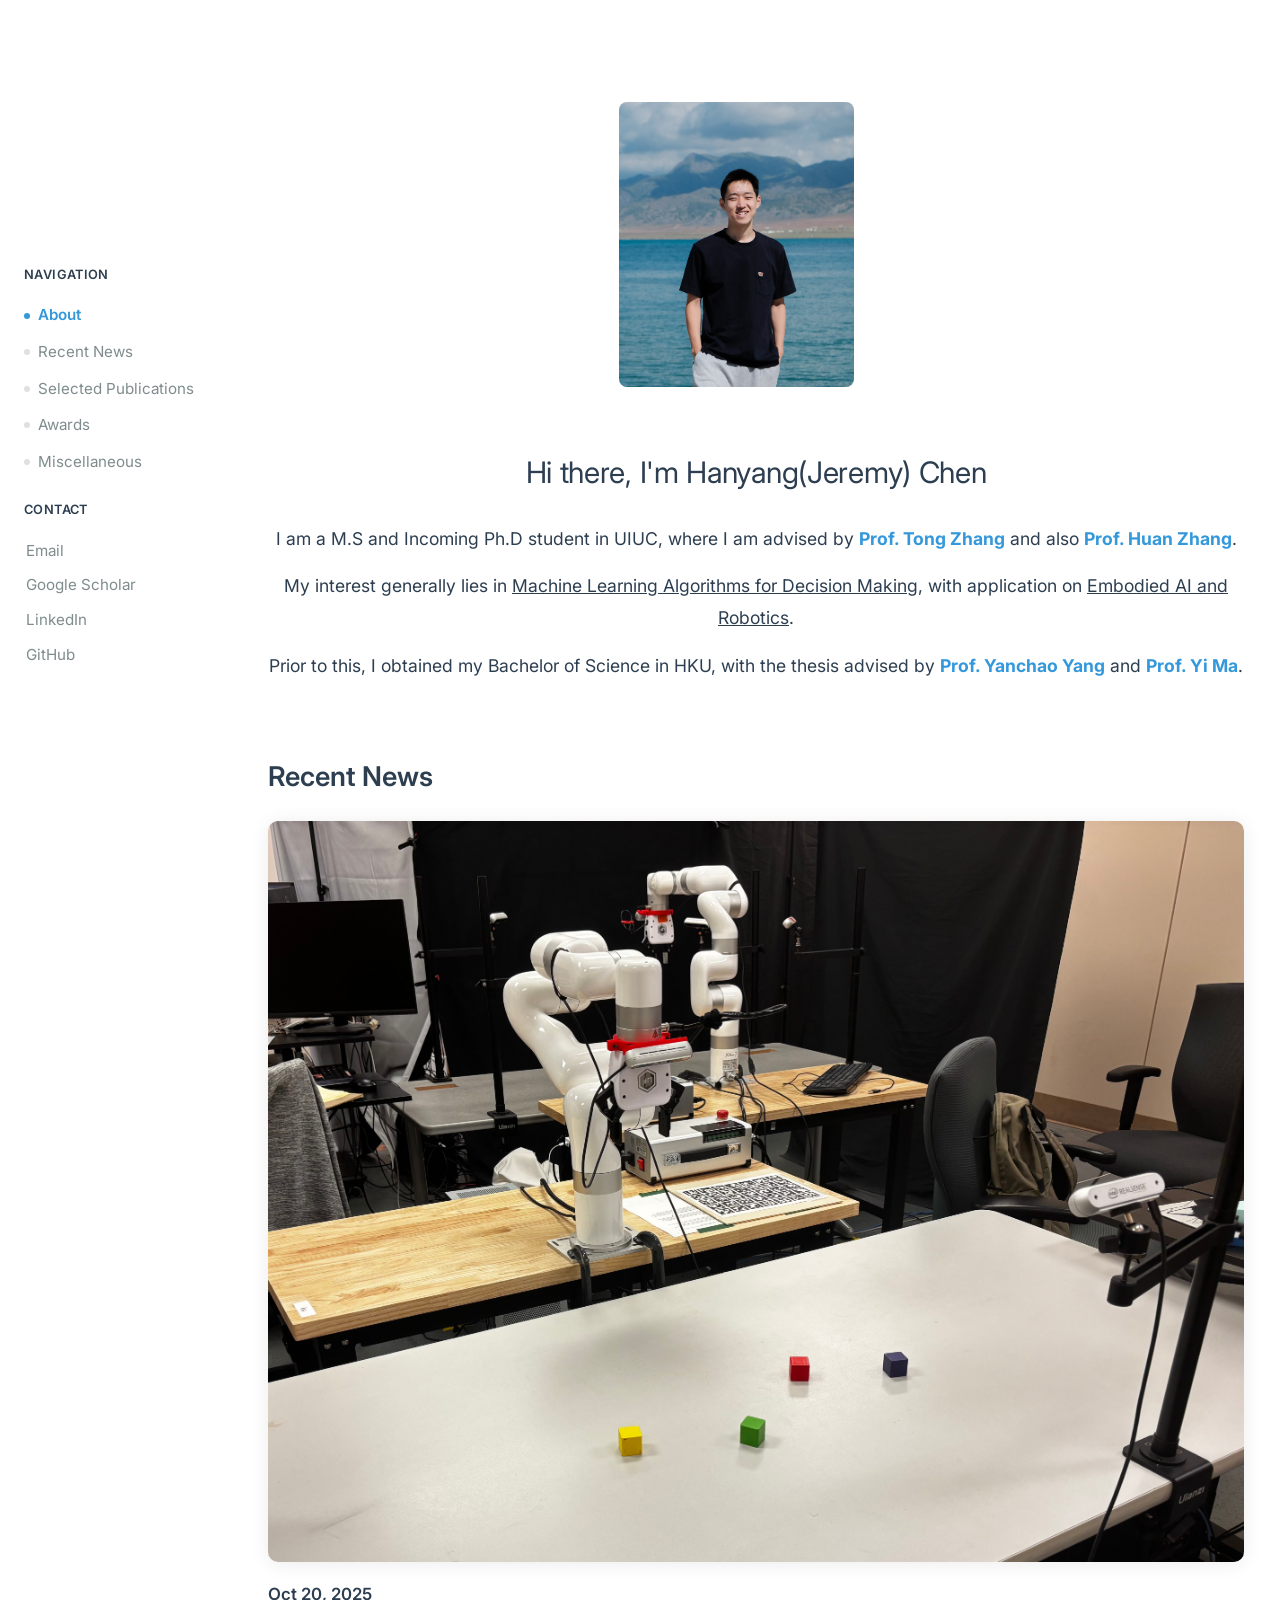
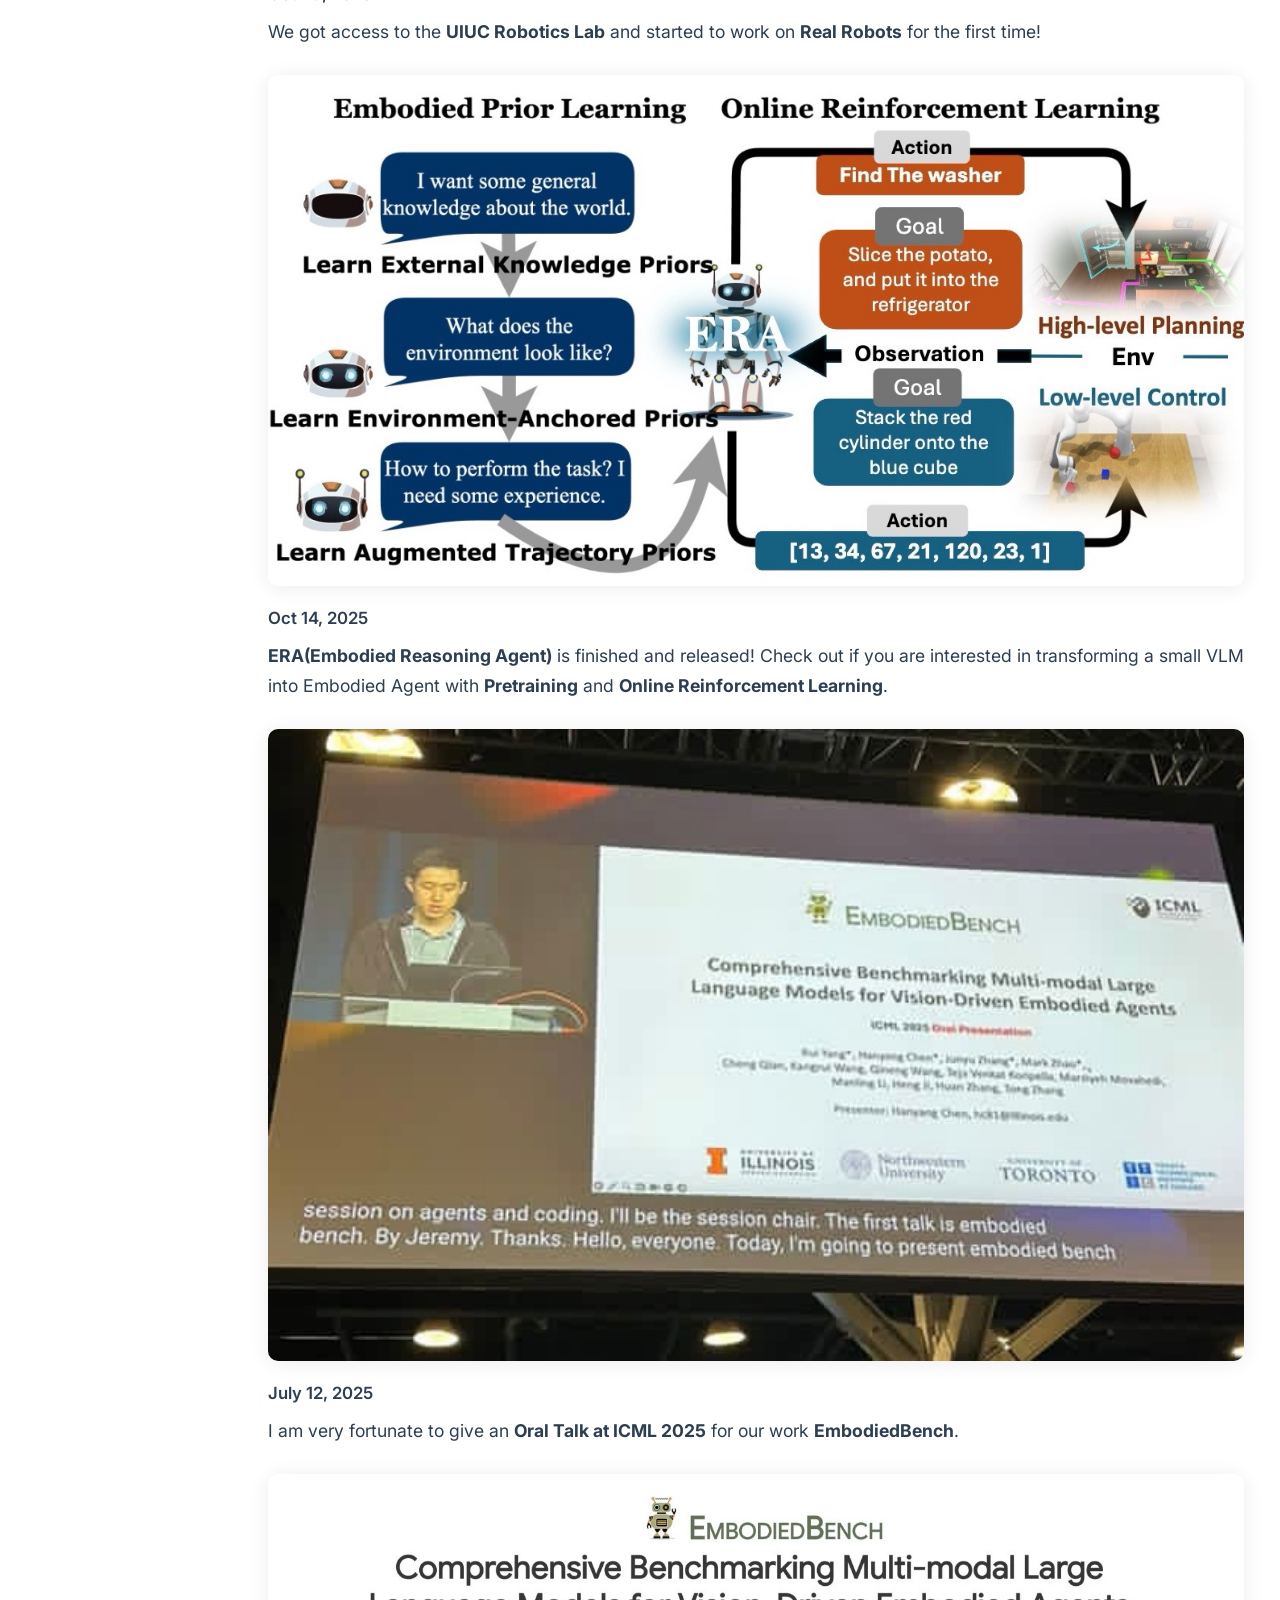
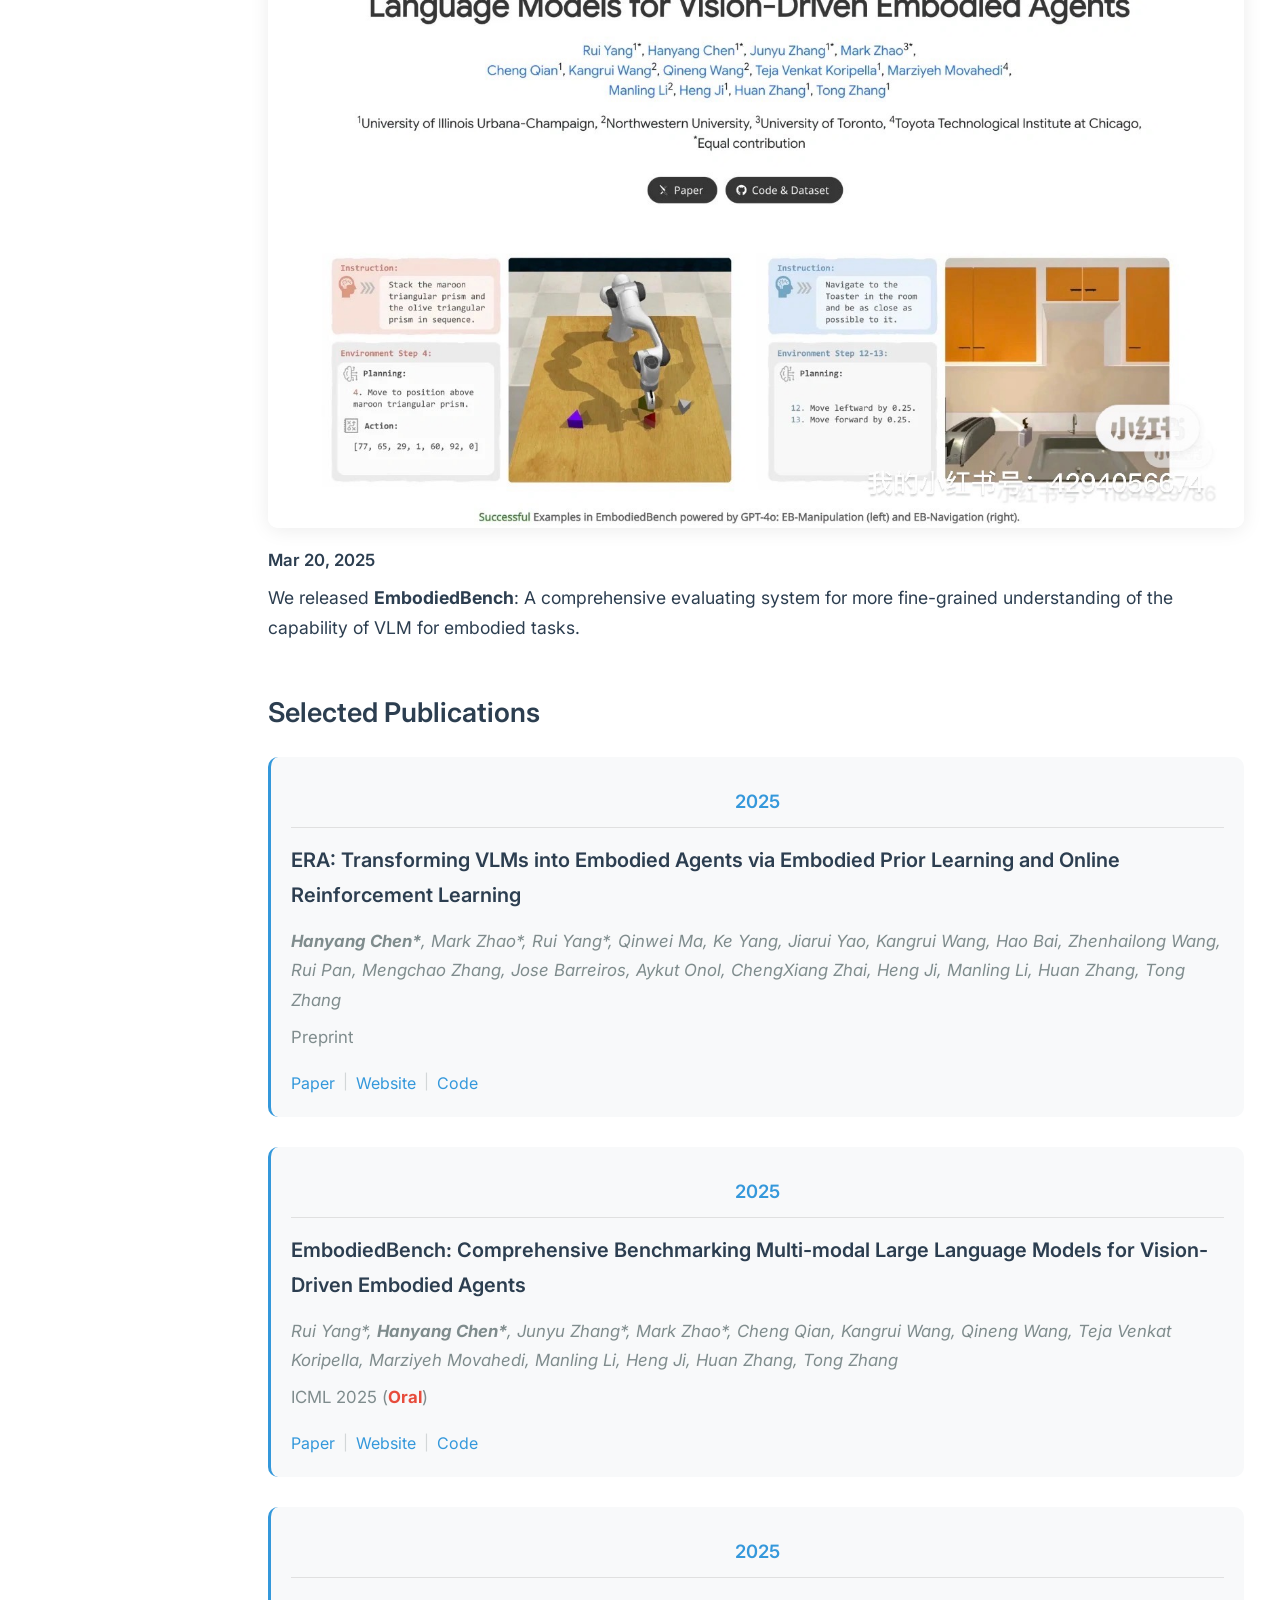
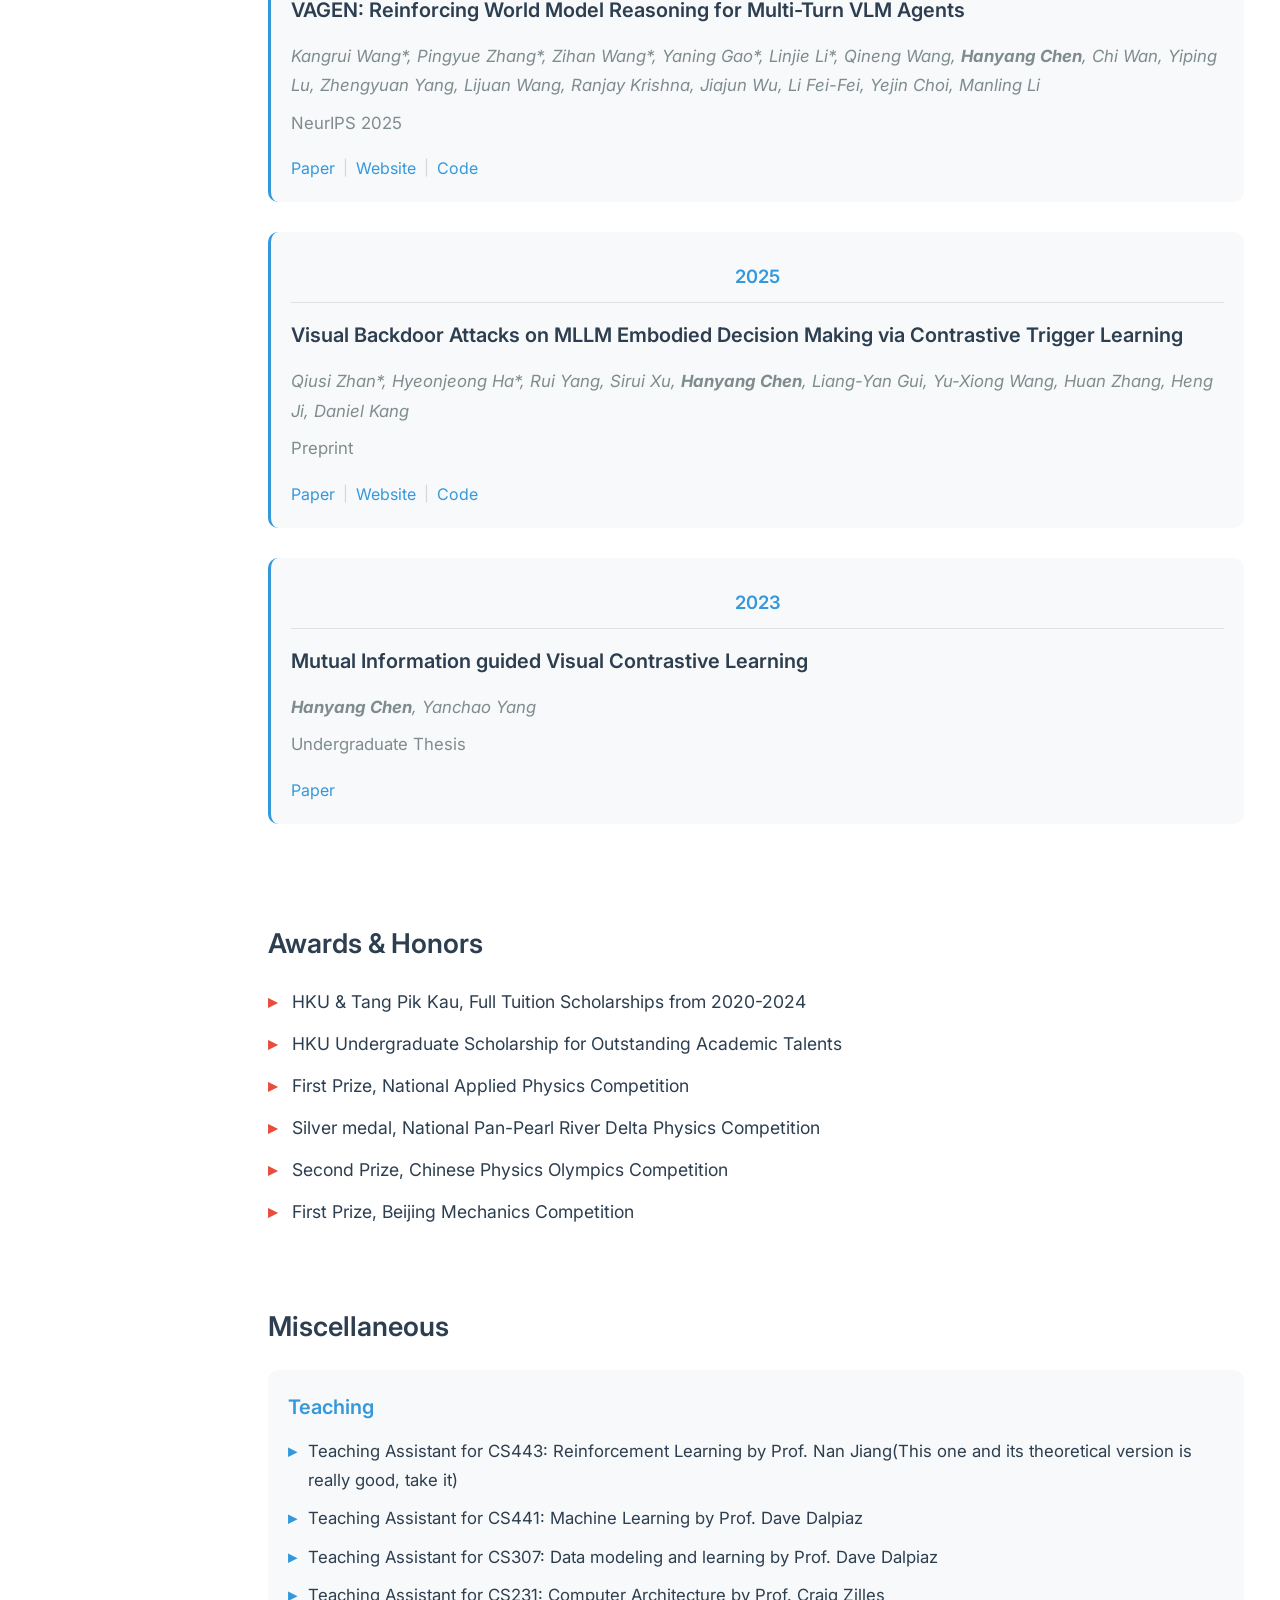
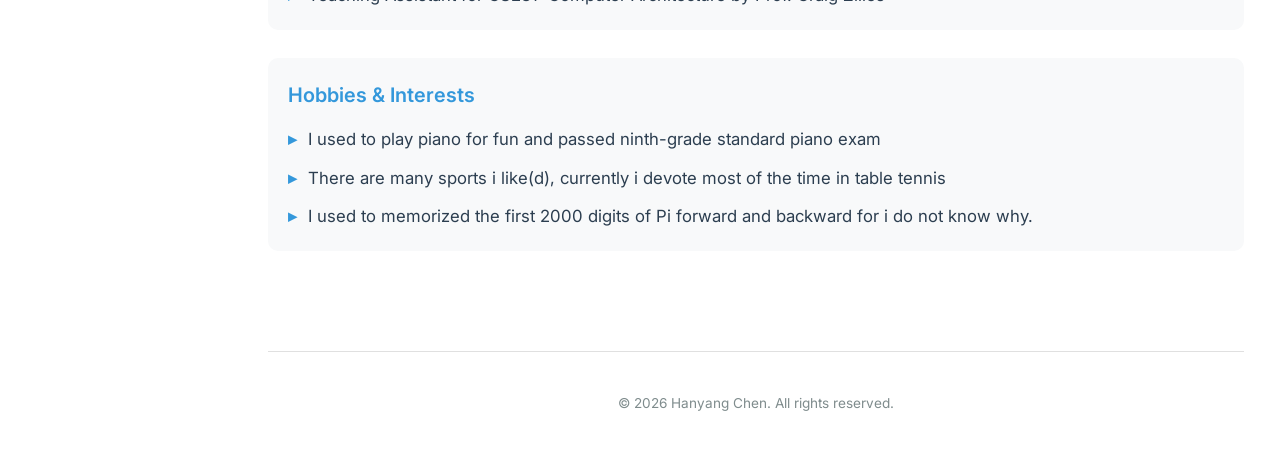
==== index.html @ 0a24022c "Revise bio section in index.html Updated bio content to improve clarity and structure." ====
<!DOCTYPE html>
<html lang="en">
<head>
    <meta charset="UTF-8">
    <meta name="viewport" content="width=device-width, initial-scale=1.0">
    <title>Hanyang Chen - Academic Homepage</title>
    <link rel="stylesheet" href="styles.css">
    <link rel="preconnect" href="https://fonts.googleapis.com">
    <link rel="preconnect" href="https://fonts.gstatic.com" crossorigin>
    <link href="https://fonts.googleapis.com/css2?family=Inter:wght@300;400;500;600;700&display=swap" rel="stylesheet">
</head>
<body>
    <div class="page-wrapper">
        <aside class="toc" id="toc">
            <div class="toc-header">
                <div class="toc-name"></div>
                <!-- <div class="toc-subtitle">MSCS @ UIUC</div> -->
            </div>
            <div class="toc-section">
                <div class="toc-section-title">Navigation</div>
                <nav class="toc-list" id="tocList"></nav>
            </div>
            <div class="toc-section">
                <div class="toc-section-title">Contact</div>
                <div class="toc-contact">
                    <a href="mailto:hc81@illinois.edu" class="toc-contact-link">Email</a>
                    <a href="https://scholar.google.com/citations?user=ZzTBk68AAAAJ&hl=en" class="toc-contact-link" target="_blank">Google Scholar</a>
                    <a href="https://www.linkedin.com/in/hanyang-chen-76aa19317/" class="toc-contact-link" target="_blank">LinkedIn</a>
                    <a href="https://github.com/jeremy-chy" class="toc-contact-link" target="_blank">GitHub</a>
                </div>
            </div>
        </aside>
        <main class="main-content">
            <div class="container">
                <!-- Add space above the header -->
                <div style="height:2px;"></div>
                <!-- Header Section with Photo and Introduction -->
                <header class="intro-section" id="about" data-toc-title="About">
                    <div class="intro-content">
                        <div class="photo-container" style="margin-right:40px;">
                                <img src="material/me-sea.jpg" alt="Profile Photo" class="profile-photo" id="profilePhoto" style="width:235px; height:285px; margin-top:60px;">
                        </div>
                        <div class="intro-text">
                            <div class="name-title" style="font-size:1.85rem; font-weight:400; letter-spacing:-0.01em;">Hi there, I'm Hanyang(Jeremy) Chen</div>
                            <div class="bio-content">
                                <p>I am a M.S and Incoming Ph.D student in UIUC, where I am advised by <a href="https://tongzhang-ml.org/" target="_blank"><b>Prof. Tong Zhang</b></a> and also <a href="https://www.huan-zhang.com/" target="_blank"><b>Prof. Huan Zhang</b></a>. </p>
                                <p>My interest generally lies in <u>Machine Learning Algorithms for Decision Making</u>, with application on <u>Embodied AI and Robotics</u>.</p>
                                <p>Prior to this, I obtained my Bachelor of Science in HKU, with the thesis advised by <a href="https://yanchaoyang.github.io/" target="_blank"><b>Prof. Yanchao Yang</b></a> and <a href="https://people.eecs.berkeley.edu/~yima/" target="_blank"><b>Prof. Yi Ma</b></a>.</p>
                            </div>
                        </div>
                    </div>
                </header>

                <!-- News Section -->
                <section class="news-section" id="news" data-toc-title="Recent News">
                    <h2 class="section-title">Recent News</h2>
                    <div class="news-list">
                        <div class="news-item">
                            <img src="material/news/UIUC-Robot-Lab.jpg" alt="News illustration" class="news-image">
                            <div class="news-body">
                                <p class="news-date">Oct 20, 2025</p>
                                <p class="news-content">We got access to the <b>UIUC Robotics Lab</b> and started to work on <b>Real Robots</b> for the first time!</p>
                            </div>
                        </div>
                        <div class="news-item">
                            <img src="material/news/era.jpg" alt="News illustration" class="news-image">
                            <div class="news-body">
                                <p class="news-date">Oct 14, 2025</p>
                                <p class="news-content"> <b>ERA(Embodied Reasoning Agent)</b> is finished and released! Check out if you are interested in transforming a small VLM into Embodied Agent with <b>Pretraining</b> and <b>Online Reinforcement Learning</b>.</p>
                            </div>
                        </div>
                        <div class="news-item">
                            <img src="material/news/ICML-25-Oral.jpg" alt="News illustration" class="news-image">
                            <div class="news-body">
                                <p class="news-date">July 12, 2025</p>
                                <p class="news-content">I am very fortunate to give an <b>Oral Talk at ICML 2025</b> for our work <b>EmbodiedBench</b>.</p>
                            </div>
                        </div>
                        <div class="news-item">
                            <img src="material/news/ebench.jpg" alt="News illustration" class="news-image">
                            <div class="news-body">
                                <p class="news-date">Mar 20, 2025</p>
                                <p class="news-content">We released <b>EmbodiedBench</b>: A comprehensive evaluating system for more fine-grained understanding of the capability of VLM for embodied tasks.</p>
                            </div>
                        </div>
                    </div>
                </section>

                <!-- Publications Section -->
                <section class="publications-section" id="publications" data-toc-title="Selected Publications">
                    <h2 class="section-title">Selected Publications</h2>
                    <div class="publications-list">
                        <div class="publication-item">
                            <div class="pub-year">2025</div>
                            <div class="pub-content">
                                <h3 class="pub-title">ERA: Transforming VLMs into Embodied Agents via Embodied Prior Learning and Online Reinforcement Learning</h3>
                                <p class="pub-authors"><b>Hanyang Chen*</b>, Mark Zhao*, Rui Yang*, Qinwei Ma, Ke Yang, Jiarui Yao, Kangrui Wang, Hao Bai, Zhenhailong Wang, Rui Pan, Mengchao Zhang, Jose Barreiros, Aykut Onol, ChengXiang Zhai, Heng Ji, Manling Li, Huan Zhang, Tong Zhang</p>
                                <p class="pub-venue">Preprint</p>
                                <div class="pub-links">
                                    <a href="https://arxiv.org/abs/2510.12693" class="pub-link">Paper</a>
                                    <span class="link-divider">|</span>
                                    <a href="https://embodied-reasoning-agent.github.io/" class="pub-link">Website</a>
                                    <span class="link-divider">|</span>
                                    <a href="https://github.com/Embodied-Reasoning-Agent/Embodied-Reasoning-Agent" class="pub-link">Code</a>
                                </div>
                            </div>
                        </div>
                        <div class="publication-item">
                            <div class="pub-year">2025</div>
                            <div class="pub-content">
                                <h3 class="pub-title">EmbodiedBench: Comprehensive Benchmarking Multi-modal Large Language Models for Vision-Driven Embodied Agents</h3>
                                <p class="pub-authors">Rui Yang*, <b>Hanyang Chen*</b>, Junyu Zhang*, Mark Zhao*, Cheng Qian, Kangrui Wang, Qineng Wang, Teja Venkat Koripella, Marziyeh Movahedi, Manling Li, Heng Ji, Huan Zhang, Tong Zhang</p>
                                <p class="pub-venue">ICML 2025 (<b style="color: #e74c3c;">Oral</b>)</p>
                                <div class="pub-links">
                                    <a href="https://arxiv.org/abs/2502.09560" class="pub-link">Paper</a>
                                    <span class="link-divider">|</span>
                                    <a href="https://embodiedbench.github.io/" class="pub-link">Website</a>
                                    <span class="link-divider">|</span>
                                    <a href="https://github.com/EmbodiedBench/EmbodiedBench" class="pub-link">Code</a>
                                </div>
                            </div>
                        </div>
                        <div class="publication-item">
                            <div class="pub-year">2025</div>
                            <div class="pub-content">
                                <h3 class="pub-title">VAGEN: Reinforcing World Model Reasoning for Multi-Turn VLM Agents</h3>
                                <p class="pub-authors">Kangrui Wang*, Pingyue Zhang*, Zihan Wang*, Yaning Gao*, Linjie Li*, Qineng Wang, <b>Hanyang Chen</b>, Chi Wan, Yiping Lu, Zhengyuan Yang, Lijuan Wang, Ranjay Krishna, Jiajun Wu, Li Fei-Fei, Yejin Choi, Manling Li</p>
                                <p class="pub-venue">NeurIPS 2025</p>
                                <div class="pub-links">
                                    <a href="https://arxiv.org/abs/2510.16907" class="pub-link">Paper</a>
                                    <span class="link-divider">|</span>
                                    <a href="https://vagen-ai.github.io/" class="pub-link">Website</a>
                                    <span class="link-divider">|</span>
                                    <a href="https://github.com/mll-lab-nu/VAGEN" class="pub-link">Code</a>
                                </div>
                            </div>
                        </div>
                        <div class="publication-item">
                            <div class="pub-year">2025</div>
                            <div class="pub-content">
                                <h3 class="pub-title">Visual Backdoor Attacks on MLLM Embodied Decision Making via Contrastive Trigger Learning</h3>
                                <p class="pub-authors">Qiusi Zhan*, Hyeonjeong Ha*, Rui Yang, Sirui Xu, <b>Hanyang Chen</b>, Liang-Yan Gui, Yu-Xiong Wang, Huan Zhang, Heng Ji, Daniel Kang</p>
                                <p class="pub-venue">Preprint</p>
                                <div class="pub-links">
                                    <a href="https://arxiv.org/abs/2510.27623" class="pub-link">Paper</a>
                                    <span class="link-divider">|</span>
                                    <a href="https://zqs1943.github.io/BEAT/" class="pub-link">Website</a>
                                    <span class="link-divider">|</span>
                                    <a href="https://github.com/uiuc-kang-lab/BEAT" class="pub-link">Code</a>
                                </div>
                            </div>
                        </div>
                        <div class="publication-item">
                            <div class="pub-year">2023</div>
                            <div class="pub-content">
                                <h3 class="pub-title">Mutual Information guided Visual Contrastive Learning </h3>
                                <p class="pub-authors"><b>Hanyang Chen</b>, Yanchao Yang</p>
                                <p class="pub-venue">Undergraduate Thesis</p>
                                <div class="pub-links">
                                    <a href="https://arxiv.org/abs/2511.00028" class="pub-link">Paper</a>
                                </div>
                            </div>
                        </div>
                    </div>
                </section>

                <!-- Awards Section -->
                <section class="awards-section" id="awards" data-toc-title="Awards">
                    <h2 class="section-title">Awards & Honors</h2>
                    <ul class="awards-list">
                        <li>HKU & Tang Pik Kau, Full Tuition Scholarships from 2020-2024</li>
                        <li>HKU Undergraduate Scholarship for Outstanding Academic Talents</li>
                        <li>First Prize, National Applied Physics Competition</li>
                        <li>Silver medal, National Pan-Pearl River Delta Physics Competition</li>
                        <li>Second Prize, Chinese Physics Olympics Competition</li>
                        <li>First Prize, Beijing Mechanics Competition</li>
                    </ul>
                </section>

                <!-- Miscellaneous Section -->
                <section class="misc-section" id="miscellaneous" data-toc-title="Miscellaneous">
                    <h2 class="section-title">Miscellaneous</h2>
                    <div class="misc-content">
                        <div class="misc-item">
                            <h3 class="misc-subtitle">Teaching</h3>
                            <ul class="misc-list">
                                <li>Teaching Assistant for CS443: Reinforcement Learning by Prof. Nan Jiang(This one and its theoretical version is really good, take it)</li>
                                <li>Teaching Assistant for CS441: Machine Learning by Prof. Dave Dalpiaz</li>
                                <li>Teaching Assistant for CS307: Data modeling and learning by Prof. Dave Dalpiaz</li>
                                <li>Teaching Assistant for CS231: Computer Architecture by Prof. Craig Zilles</li>
                            </ul>
                        </div>
                        <!-- <div class="misc-item">
                            <h3 class="misc-subtitle">Service</h3>
                            <ul class="misc-list">
                                <li>Reviewer for Conference/Journal Name</li>
                                <li>Organizer for Event Name</li>
                            </ul>
                        </div> -->
                        <div class="misc-item">
                            <h3 class="misc-subtitle">Hobbies & Interests</h3>
                            <ul class="misc-list">
                                <li>I used to play piano for fun and passed ninth-grade standard piano exam</li>
                                <li>There are many sports i like(d), currently i devote most of the time in table tennis</li>
                                <li>I used to memorized the first 2000 digits of Pi forward and backward for i do not know why.</li>
                            </ul>
                        </div>
                    </div>
                </section>

                <!-- Footer -->
                <footer class="footer">
                    <p>&copy; <span id="currentYear"></span> Hanyang Chen. All rights reserved.</p>
                </footer>
            </div>
        </main>
    </div>

    <script src="script.js"></script>
</body>
</html>
---- styles.css ----
/* Reset and Base Styles */
* {
    margin: 0;
    padding: 0;
    box-sizing: border-box;
}

:root {
    --primary-color: #2c3e50;
    --secondary-color: #3498db;
    --accent-color: #e74c3c;
    --text-primary: #2c3e50;
    --text-secondary: #7f8c8d;
    --bg-primary: #ffffff;
    --bg-secondary: #f8f9fa;
    --border-color: #e0e0e0;
    --shadow: 0 2px 20px rgba(0, 0, 0, 0.08);
    --shadow-hover: 0 8px 30px rgba(0, 0, 0, 0.12);
}

body {
    font-family: 'Inter', -apple-system, BlinkMacSystemFont, 'Segoe UI', Roboto, Oxygen, Ubuntu, Cantarell, sans-serif;
    font-size: 15px;
    line-height: 1.75;
    color: var(--text-primary);
    background-color: var(--bg-primary);
    overflow-x: hidden;
}

.container {
    max-width: 100%;
    margin: 0 auto;
    padding: 0 12px;
}

.page-wrapper {
    display: grid;
    grid-template-columns: 200px minmax(0, 1fr);
    gap: 32px;
    max-width: 1300px;
    margin-left: auto;
    margin-right: auto;
    padding: 0 24px;
}

.main-content .container {
    max-width: 100%;
    margin: 0;
    padding: 0 12px;
}

.toc {
    position: sticky;
    top: 200px;
    align-self: start;
    padding: 20px 0;
    min-width: 180px;
    display: flex;
    flex-direction: column;
    gap: 24px;
    background: none;
    border: none;
    box-shadow: none;
    border-radius: 0;
}

.toc-header {
    padding-bottom: 16px;
}

.toc-name {
    font-size: 1.25rem;
    font-weight: 600;
    color: var(--text-primary);
    margin-bottom: 4px;
    letter-spacing: -0.01em;
}

.toc-subtitle {
    font-size: 0.8rem;
    color: var(--text-secondary);
    font-weight: 400;
}

.toc-section {
    display: flex;
    flex-direction: column;
    gap: 12px;
}

.toc-section-title {
    font-size: 0.8rem;
    font-weight: 600;
    color: var(--text-primary);
    letter-spacing: 0.03em;
    text-transform: uppercase;
    margin-bottom: 4px;
}

.toc-list {
    display: flex;
    flex-direction: column;
    gap: 10px;
}

.toc-contact {
    display: flex;
    flex-direction: column;
    gap: 8px;
}

.toc-contact-link {
    color: var(--text-secondary);
    text-decoration: none;
    font-size: 0.95rem;
    transition: color 0.3s ease, transform 0.3s ease;
    position: relative;
    padding-left: 2px;
}

.toc-contact-link:hover {
    color: var(--secondary-color);
    transform: translateX(3px);
}

.toc-link {
    color: var(--text-secondary);
    text-decoration: none;
    font-size: 0.95rem;
    position: relative;
    padding-left: 14px;
    transition: color 0.3s ease, transform 0.3s ease;
}

.toc-link::before {
    content: '';
    position: absolute;
    left: 0;
    top: 50%;
    transform: translateY(-50%);
    width: 6px;
    height: 6px;
    border-radius: 50%;
    background: var(--border-color);
    transition: background 0.3s ease;
}

.toc-link:hover {
    color: var(--secondary-color);
    transform: translateX(4px);
}

.toc-link:hover::before {
    background: var(--secondary-color);
}

.toc-link.active {
    color: var(--secondary-color);
    font-weight: 600;
}

.toc-link.active::before {
    background: var(--secondary-color);
}

[data-toc-title] {
    scroll-margin-top: 96px;
}

/* Header/Introduction Section */
.intro-section {
    padding: 80px 0 20px;
    animation: fadeInUp 0.8s ease-out;
}

.intro-content {
    display: grid;
    grid-template-columns: auto 1fr;
    gap: 32px;
    align-items: start;
}

.photo-container {
    position: relative;
}

.photo-wrapper {
    position: relative;
    display: inline-block;
    border-radius: 8px;
    overflow: hidden;
    box-shadow: var(--shadow);
    animation: photoAppear 1s ease-out;
}

.profile-photo {
    display: block;
    object-fit: cover;
    border-radius: 8px;
    transition: transform 0.5s ease;
}

.photo-wrapper:hover .profile-photo {
    transform: scale(1.05);
}


.intro-text {
    padding-top: 20px;
}

.name-title {
    font-size: 2.0rem;
    font-weight: 600;
    color: var(--text-primary);
    margin-bottom: 24px;
    letter-spacing: -0.01em;
}

.title-role {
    font-size: 1.15rem;
    color: var(--text-secondary);
    margin-bottom: 5px;
    font-weight: 500;
}

.affiliation {
    font-size: 0.95rem;
    color: var(--text-secondary);
    margin-bottom: 20px;
}

.contact-info {
    margin-bottom: 25px;
}

.email {
    color: var(--text-primary);
    margin-bottom: 12px;
    font-size: 0.95rem;
}

.email a {
    color: var(--secondary-color);
    text-decoration: none;
    transition: color 0.3s ease;
}

.email a:hover {
    color: var(--accent-color);
}

.social-links {
    display: flex;
    align-items: center;
    gap: 8px;
    flex-wrap: wrap;
}

.social-link {
    color: var(--text-secondary);
    text-decoration: none;
    font-size: 0.95rem;
    transition: color 0.3s ease;
    position: relative;
}

.social-link::after {
    content: '';
    position: absolute;
    width: 0;
    height: 1px;
    bottom: -2px;
    left: 0;
    background-color: var(--secondary-color);
    transition: width 0.3s ease;
}

.social-link:hover {
    color: var(--secondary-color);
}

.social-link:hover::after {
    width: 100%;
}

.divider {
    color: var(--text-secondary);
    opacity: 0.3;
}

.bio-content {
    margin-top: 20px;
}

.bio-content p {
    color: var(--text-primary);
    line-height: 1.8;
    font-size: 1.1rem;
    margin-bottom: 16px;
    max-width: 600px;
}

.bio-content a {
    color: var(--secondary-color);
    text-decoration: none;
    transition: color 0.3s ease;
}

.bio-content a:hover {
    color: var(--accent-color);
    text-decoration: underline;
}

/* Section Titles */
.section-title {
    font-size: 1.75rem;
    font-weight: 600;
    color: var(--text-primary);
    margin-bottom: 20px;
    margin-top: 16px;
}

/* News Section */
.news-section {
    padding: 10px 0;
    animation: fadeInUp 0.8s ease-out 0.2s both;
}

.news-list {
    display: flex;
    flex-direction: column;
    gap: 28px;
}

.news-item {
    display: grid;
    grid-template-columns: 185px 1fr;
    gap: 18px;
    align-items: start;
}

.news-image {
    width: 185px;
    height: 135px;
    object-fit: cover;
    border-radius: 10px;
    box-shadow: var(--shadow);
}

.news-body {
    display: flex;
    flex-direction: column;
    gap: 10px;
}

.news-date {
    font-weight: 600;
    color: var(--text-primary);
    font-size: 1.05rem;
}

.news-content {
    color: var(--text-primary);
    font-size: 1.1rem;
    line-height: 1.7;
}

.news-body p {
    margin: 0;
}

/* Publications Section */
.publications-section {
    padding: 20px 0 60px;
    animation: fadeInUp 0.8s ease-out 0.4s both;
}

.publications-list {
    display: flex;
    flex-direction: column;
    gap: 30px;
}

.publication-item {
    display: grid;
    grid-template-columns: 60px 1fr;
    gap: 20px;
    padding: 18px;
    background: var(--bg-secondary);
    border-radius: 10px;
    border-left: 3px solid var(--secondary-color);
    transition: all 0.3s ease;
    animation: slideInRight 0.6s ease-out both;
}

.publication-item:nth-child(1) {
    animation-delay: 0.1s;
}

.publication-item:nth-child(2) {
    animation-delay: 0.2s;
}

.publication-item:nth-child(3) {
    animation-delay: 0.3s;
}

.publication-item:hover {
    transform: translateX(8px);
    box-shadow: var(--shadow);
    background: var(--bg-primary);
}

.pub-year {
    font-size: 1.15rem;
    font-weight: 600;
    color: var(--secondary-color);
    padding-top: 8px;
}

.pub-content {
    display: flex;
    flex-direction: column;
    gap: 8px;
}

.pub-title {
    font-size: 1.25rem;
    font-weight: 600;
    color: var(--text-primary);
    margin-bottom: 6px;
}

.pub-authors {
    color: var(--text-secondary);
    font-size: 1.05rem;
    font-style: italic;
}

.pub-venue {
    color: var(--text-secondary);
    font-size: 1.05rem;
}

.pub-links {
    display: flex;
    align-items: center;
    gap: 8px;
    margin-top: 8px;
    flex-wrap: wrap;
}

.pub-link {
    color: var(--secondary-color);
    text-decoration: none;
    font-size: 1.0rem;
    transition: color 0.3s ease;
    position: relative;
}

.pub-link::after {
    content: '';
    position: absolute;
    width: 0;
    height: 1px;
    bottom: -2px;
    left: 0;
    background-color: var(--secondary-color);
    transition: width 0.3s ease;
}

.pub-link:hover {
    color: var(--accent-color);
}

.pub-link:hover::after {
    width: 100%;
}

.link-divider {
    color: var(--text-secondary);
    opacity: 0.3;
}

/* Awards Section */
.awards-section {
    padding: 20px 0 40px;
    animation: fadeInUp 0.8s ease-out 0.5s both;
}

.awards-list {
    list-style: none;
    padding-left: 0;
    display: flex;
    flex-direction: column;
    gap: 12px;
}

.awards-list li {
    color: var(--text-primary);
    font-size: 1.1rem;
    line-height: 1.7;
    padding-left: 24px;
    position: relative;
}

.awards-list li::before {
    content: '▸';
    position: absolute;
    left: 0;
    color: var(--accent-color);
    font-weight: bold;
}

/* Miscellaneous Section */
.misc-section {
    padding: 20px 0 40px;
    animation: fadeInUp 0.8s ease-out 0.6s both;
}

.misc-content {
    display: flex;
    flex-direction: column;
    gap: 28px;
}

.misc-item {
    padding: 20px;
    background: var(--bg-secondary);
    border-radius: 10px;
    transition: all 0.3s ease;
}

.misc-item:hover {
    background: var(--bg-primary);
    box-shadow: var(--shadow);
    transform: translateY(-2px);
}

.misc-subtitle {
    font-size: 1.25rem;
    font-weight: 600;
    color: var(--secondary-color);
    margin-bottom: 12px;
}

.misc-list {
    list-style: none;
    padding-left: 0;
    display: flex;
    flex-direction: column;
    gap: 10px;
}

.misc-list li {
    color: var(--text-primary);
    font-size: 1.05rem;
    line-height: 1.7;
    padding-left: 20px;
    position: relative;
}

.misc-list li::before {
    content: '▸';
    position: absolute;
    left: 0;
    color: var(--secondary-color);
    font-weight: bold;
}

/* Footer */
.footer {
    padding: 40px 0;
    text-align: center;
    color: var(--text-secondary);
    font-size: 0.85rem;
    border-top: 1px solid var(--border-color);
    margin-top: 60px;
}

/* Animations */
@keyframes fadeInUp {
    from {
        opacity: 0;
        transform: translateY(30px);
    }
    to {
        opacity: 1;
        transform: translateY(0);
    }
}

@keyframes photoAppear {
    from {
        opacity: 0;
        transform: scale(0.9);
    }
    to {
        opacity: 1;
        transform: scale(1);
    }
}

@keyframes slideInRight {
    from {
        opacity: 0;
        transform: translateX(-30px);
    }
    to {
        opacity: 1;
        transform: translateX(0);
    }
}


/* Responsive Design */
@media (max-width: 1024px) {
    .page-wrapper {
        grid-template-columns: 1fr;
        padding: 0 24px;
    }

    .toc {
        position: static;
        width: 100%;
        display: flex;
        flex-direction: row;
        flex-wrap: wrap;
        gap: 24px;
        padding: 20px;
        background: none;
        border: none;
        box-shadow: none;
        border-radius: 0;
    }

    .toc-header {
        width: 100%;
        padding-bottom: 12px;
    }

    .toc-section {
        flex: 1;
        min-width: 150px;
    }

    .toc-list {
        flex-direction: row;
        flex-wrap: wrap;
        gap: 16px;
        margin-top: 0;
    }

    .toc-contact {
        flex-direction: row;
        flex-wrap: wrap;
        gap: 12px;
    }

    .toc-link {
        padding-left: 0;
    }

    .toc-link::before {
        display: none;
    }
}

@media (max-width: 1400px) {
    .intro-content {
        grid-template-columns: 1fr;
        gap: 40px;
        justify-items: center;
        text-align: center;
    }


    .name-title {
        font-size: 2.3rem;
    }

    .section-title {
        font-size: 1.7rem;
    }

    .news-item {
        grid-template-columns: 1fr;
    }

    .news-image {
        width: 100%;
        height: auto;
    }

    .news-body {
        gap: 8px;
    }

    .publication-item {
        grid-template-columns: 1fr;
        gap: 15px;
    }

    .pub-year {
        text-align: center;
        padding-bottom: 10px;
        border-bottom: 1px solid var(--border-color);
    }

    .bio-content p {
        max-width: 100%;
    }
}

@media (max-width: 1400px) {
    .container {
        padding: 0 15px;
    }

    .intro-section {
        padding: 40px 0 30px;
    }

    .name-title {
        font-size: 1.6rem;
    }

    .publication-item {
        padding: 20px;
    }
}
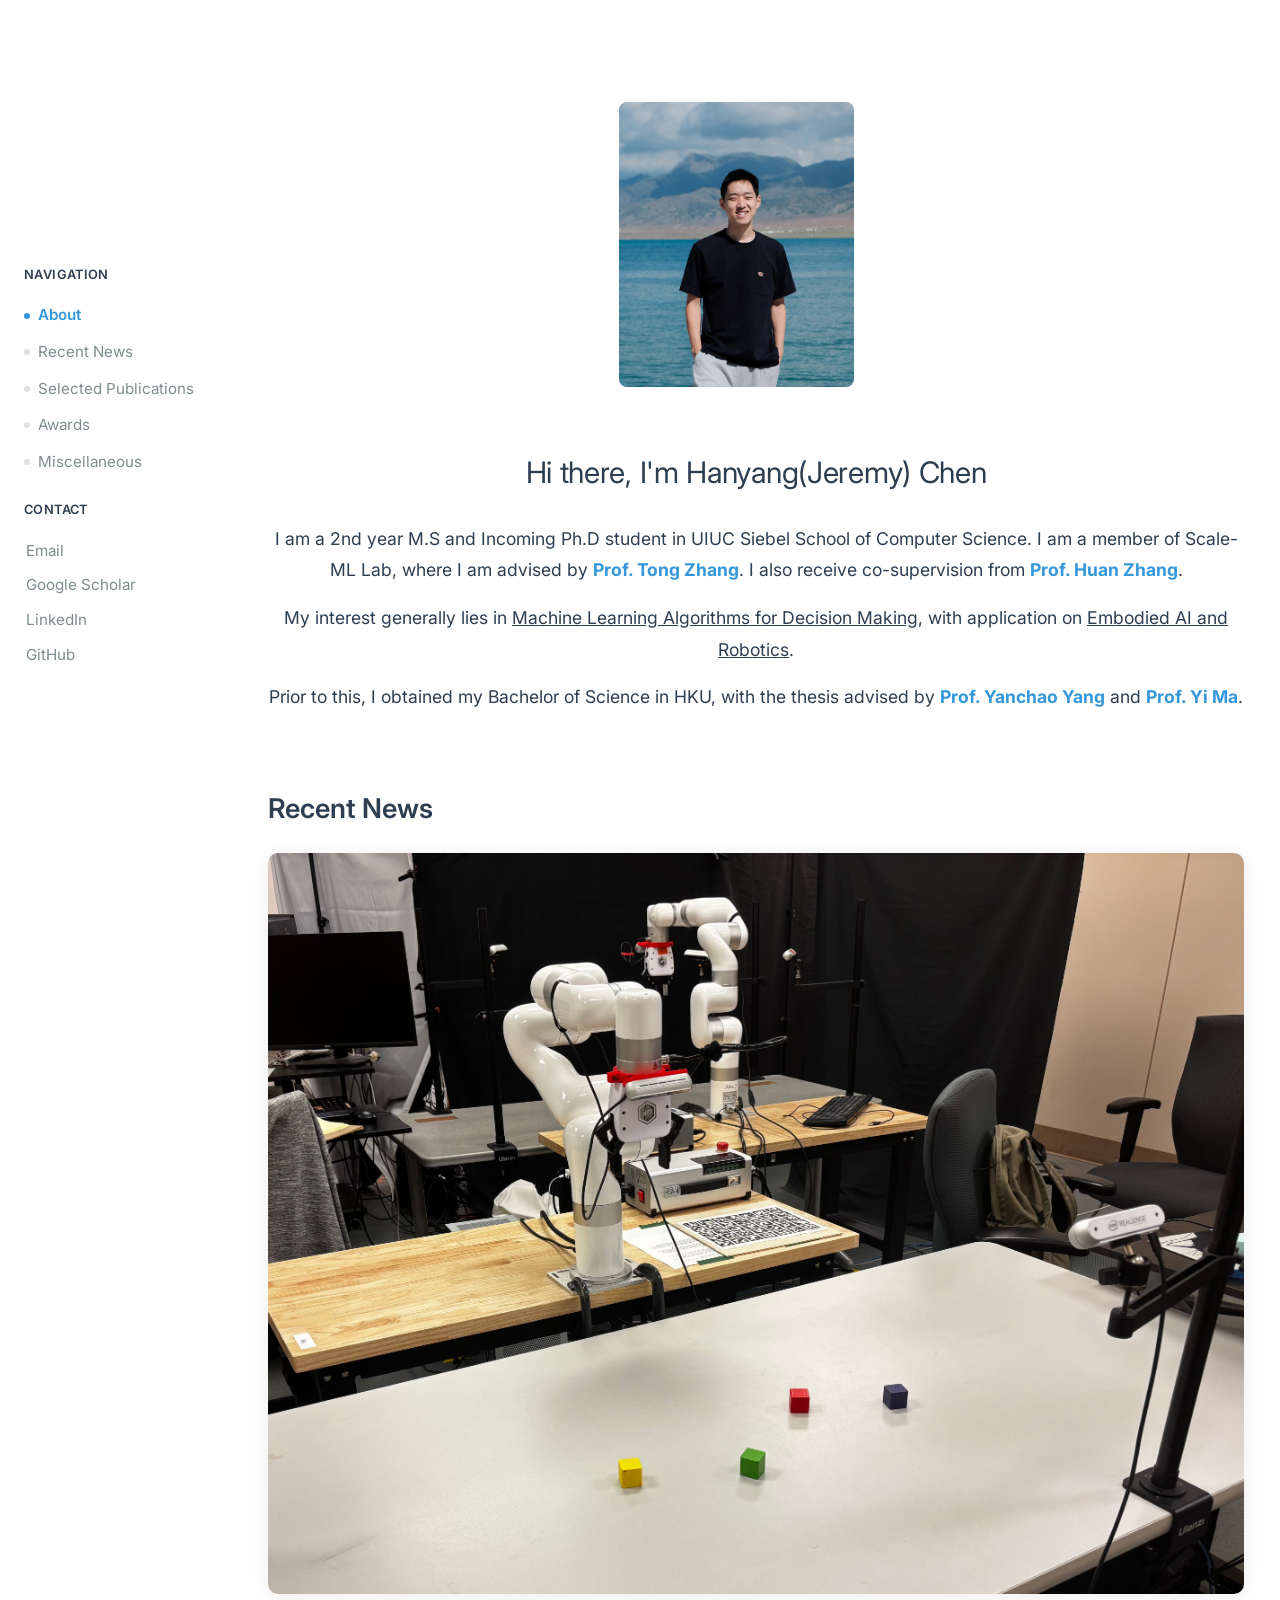
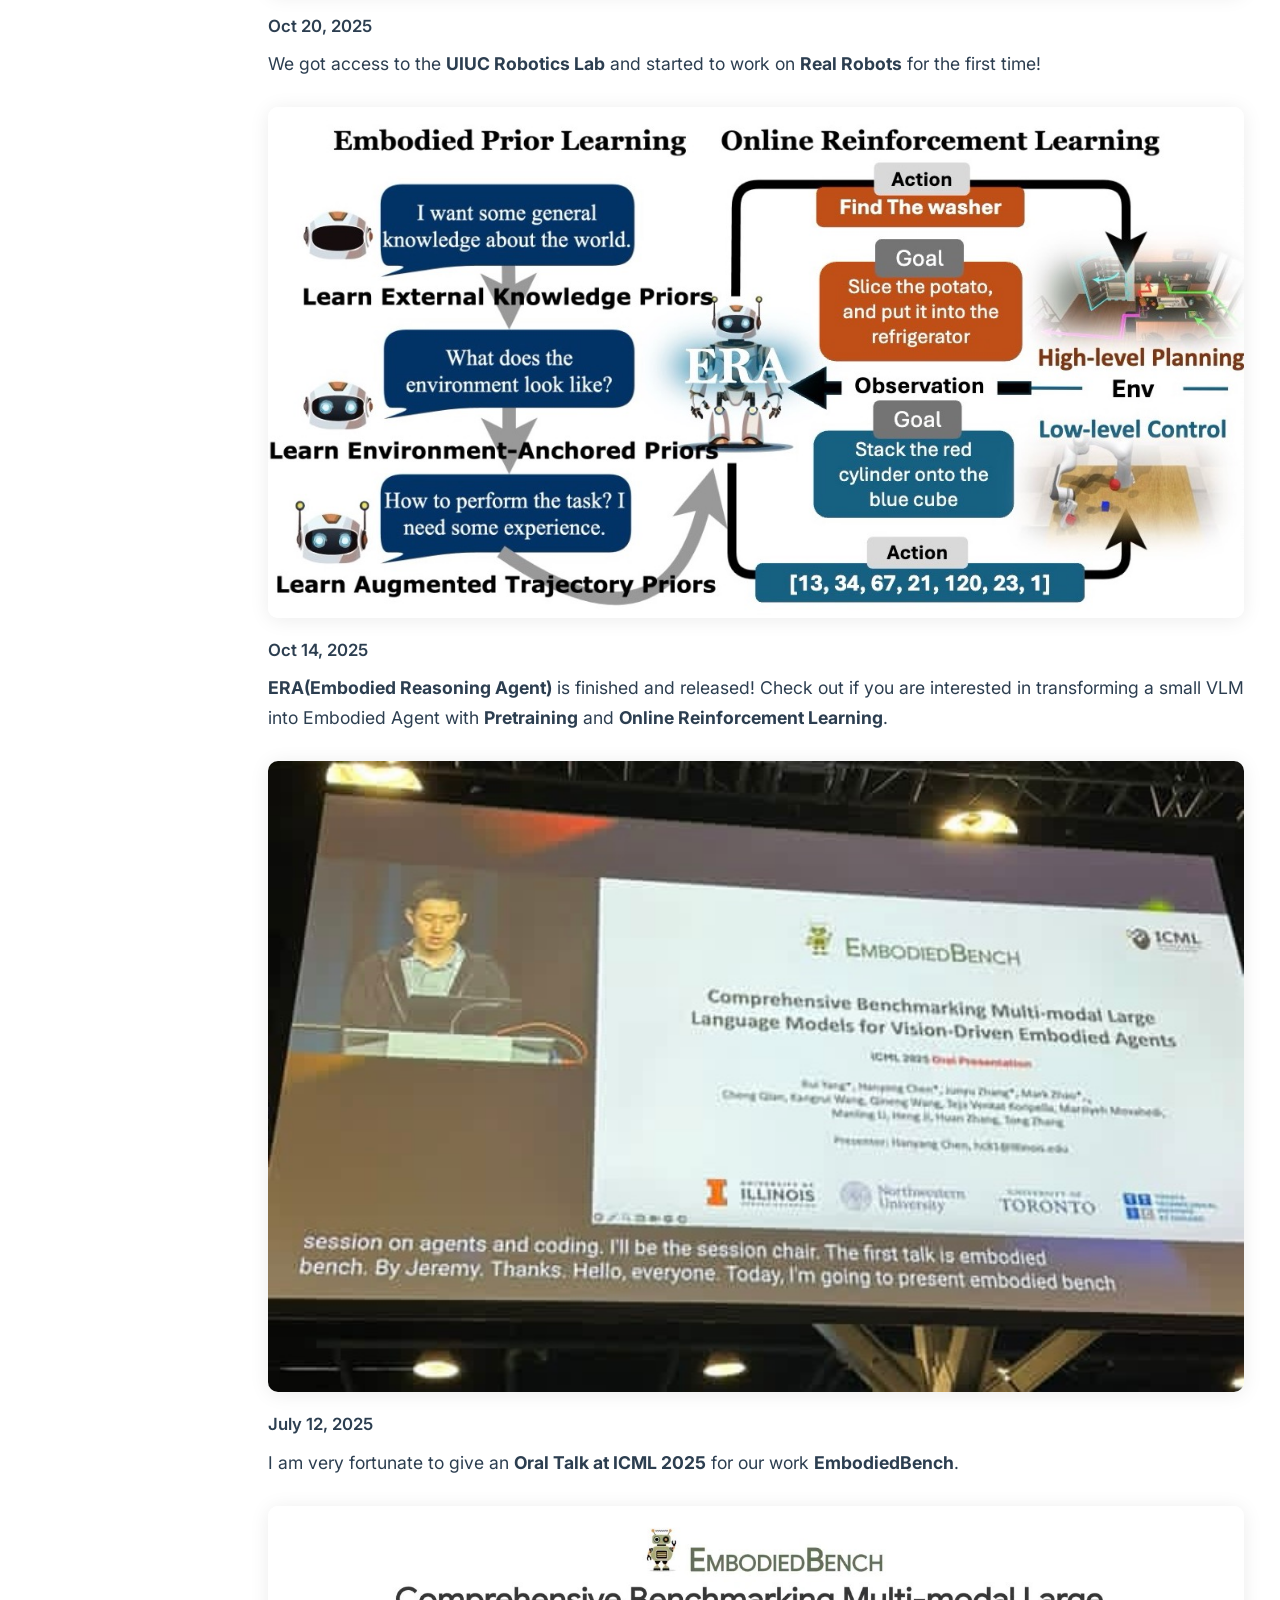
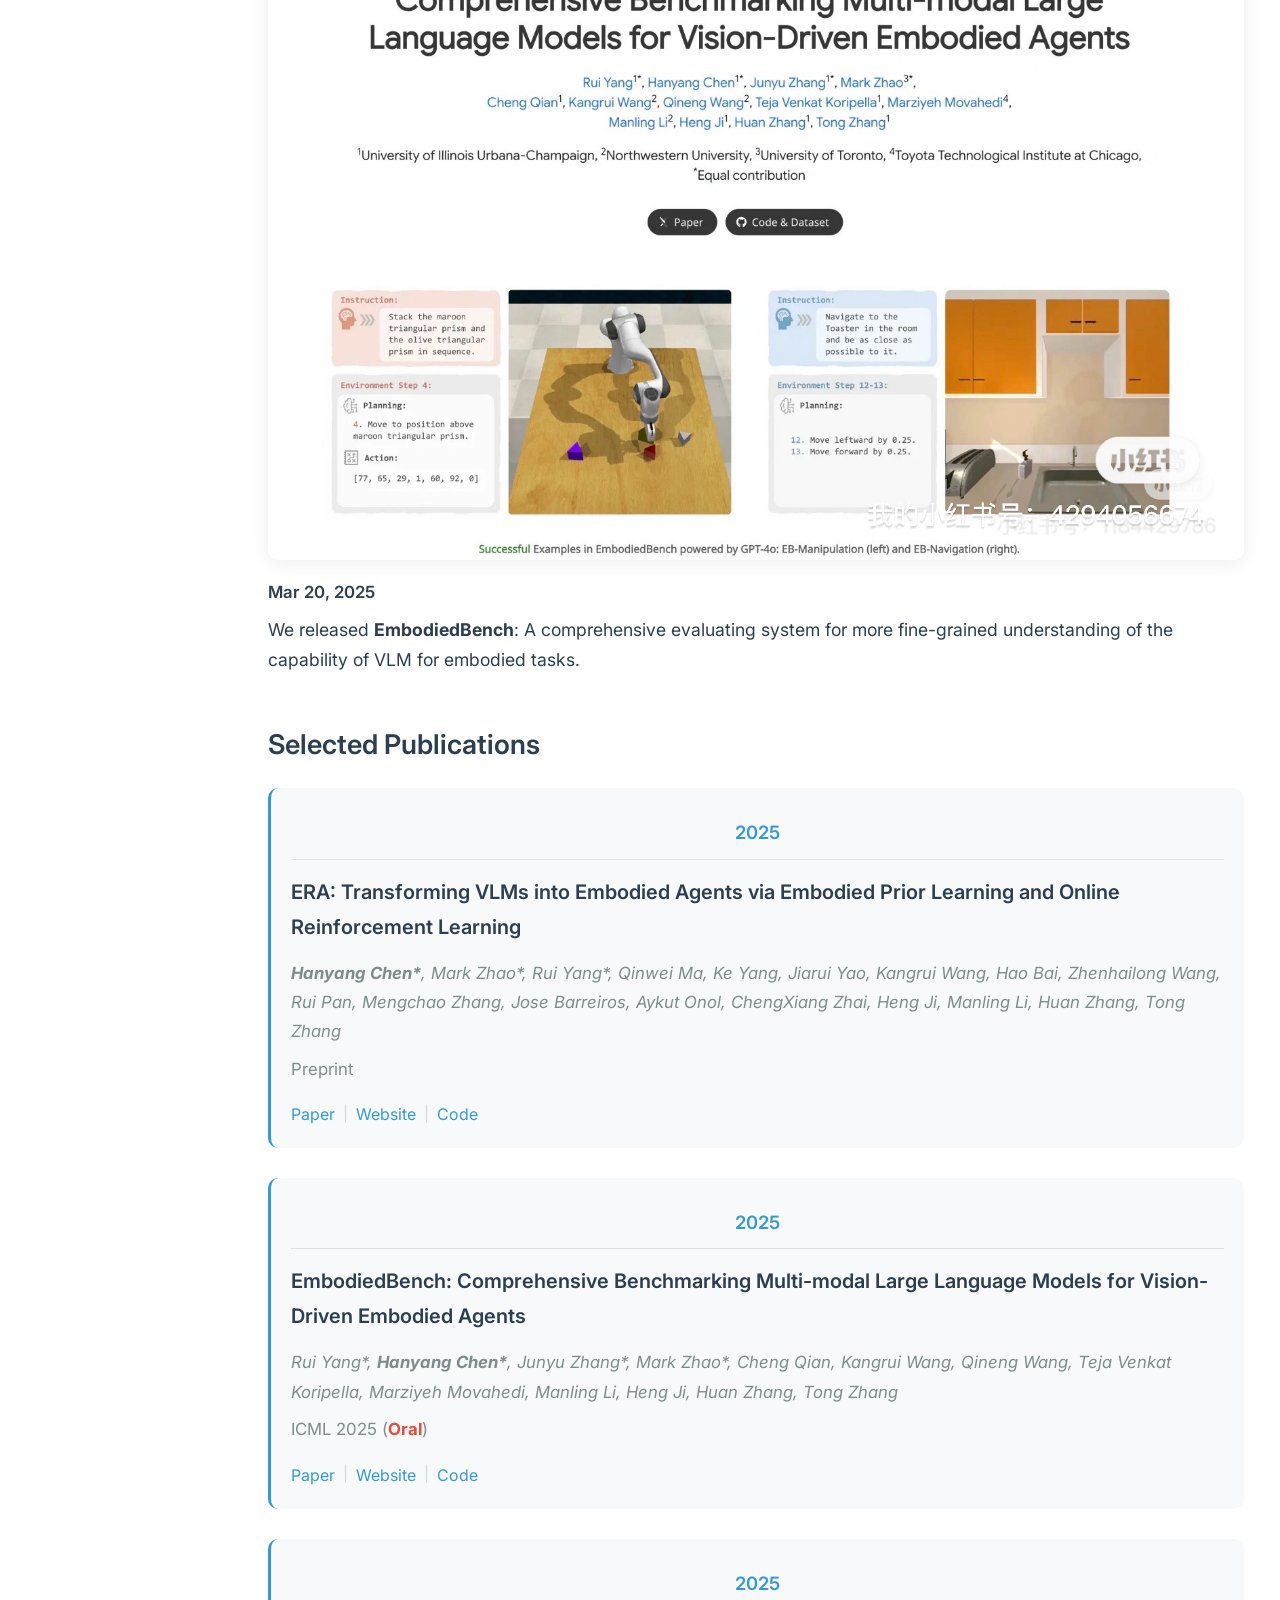
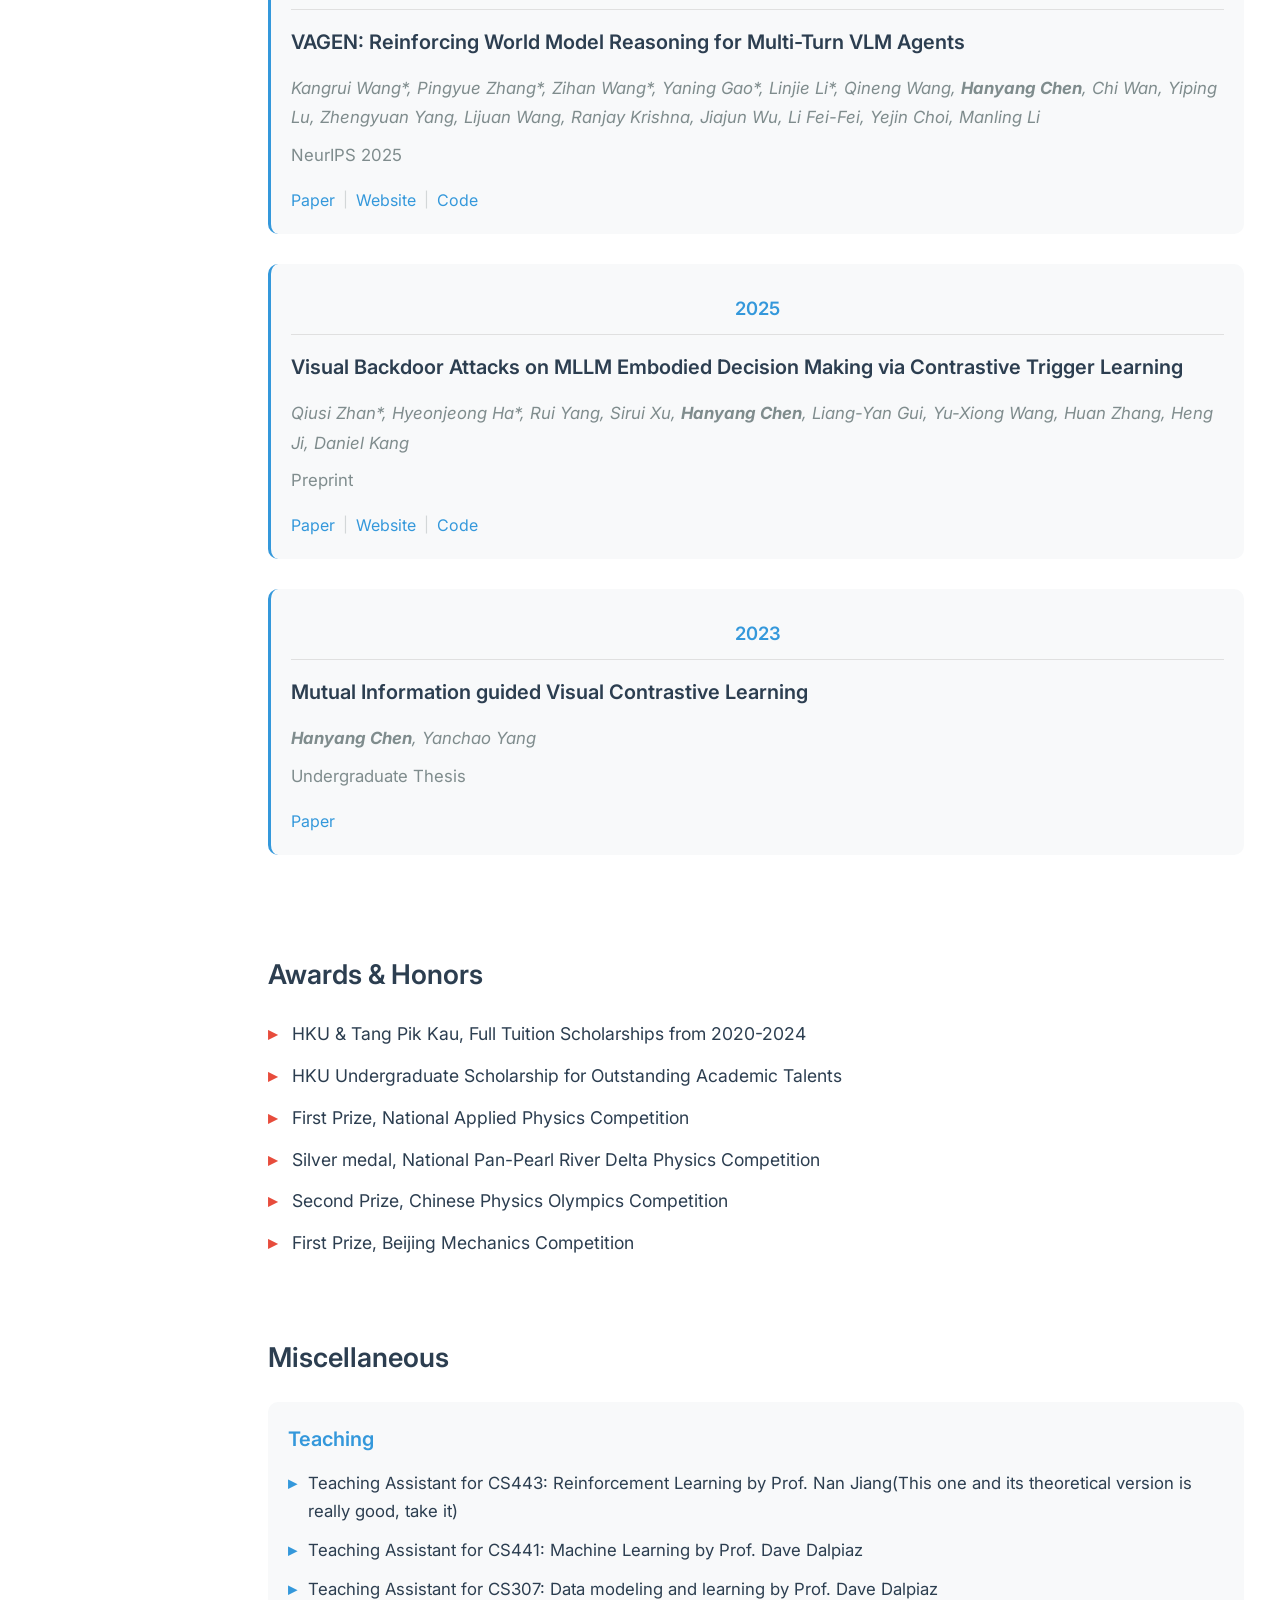
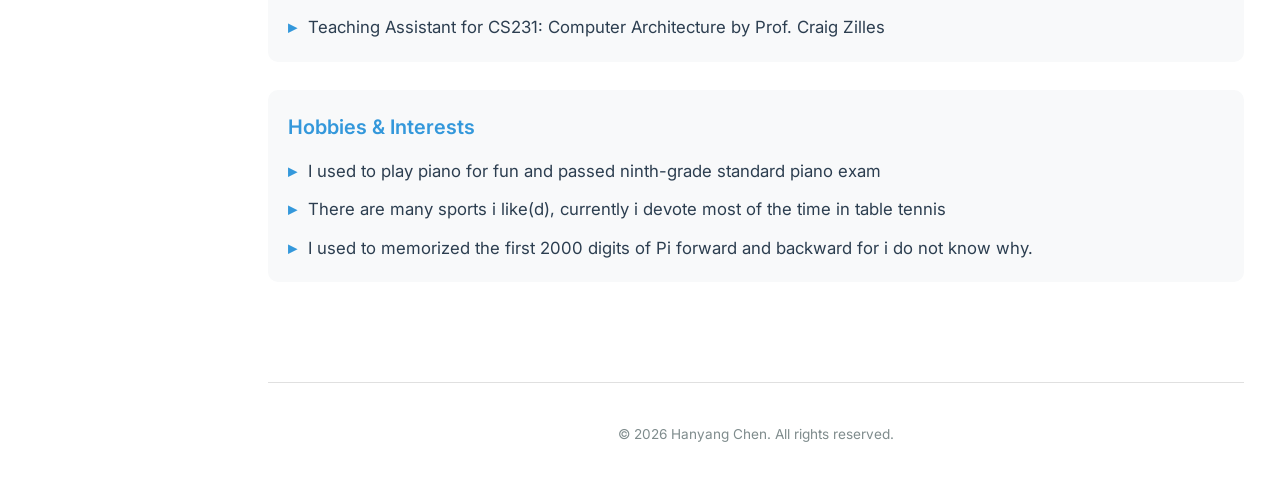
==== commit 2da2fbe1: "Update bio information in index.html" ====
--- a/index.html
+++ b/index.html
@@ -43,7 +43,7 @@
                         <div class="intro-text">
                             <div class="name-title" style="font-size:1.85rem; font-weight:400; letter-spacing:-0.01em;">Hi there, I'm Hanyang(Jeremy) Chen</div>
                             <div class="bio-content">
-                                <p>I am a M.S and Incoming Ph.D student in UIUC, where I am advised by <a href="https://tongzhang-ml.org/" target="_blank"><b>Prof. Tong Zhang</b></a> and also <a href="https://www.huan-zhang.com/" target="_blank"><b>Prof. Huan Zhang</b></a>. </p>
+                                <p>I am a 2nd year M.S and Incoming Ph.D student in UIUC Siebel School of Computer Science. I am a member of Scale-ML Lab, where I am advised by <a href="https://tongzhang-ml.org/" target="_blank"><b>Prof. Tong Zhang</b></a>. I also receive co-supervision from <a href="https://www.huan-zhang.com/" target="_blank"><b>Prof. Huan Zhang</b></a>. </p>
                                 <p>My interest generally lies in <u>Machine Learning Algorithms for Decision Making</u>, with application on <u>Embodied AI and Robotics</u>.</p>
                                 <p>Prior to this, I obtained my Bachelor of Science in HKU, with the thesis advised by <a href="https://yanchaoyang.github.io/" target="_blank"><b>Prof. Yanchao Yang</b></a> and <a href="https://people.eecs.berkeley.edu/~yima/" target="_blank"><b>Prof. Yi Ma</b></a>.</p>
                             </div>
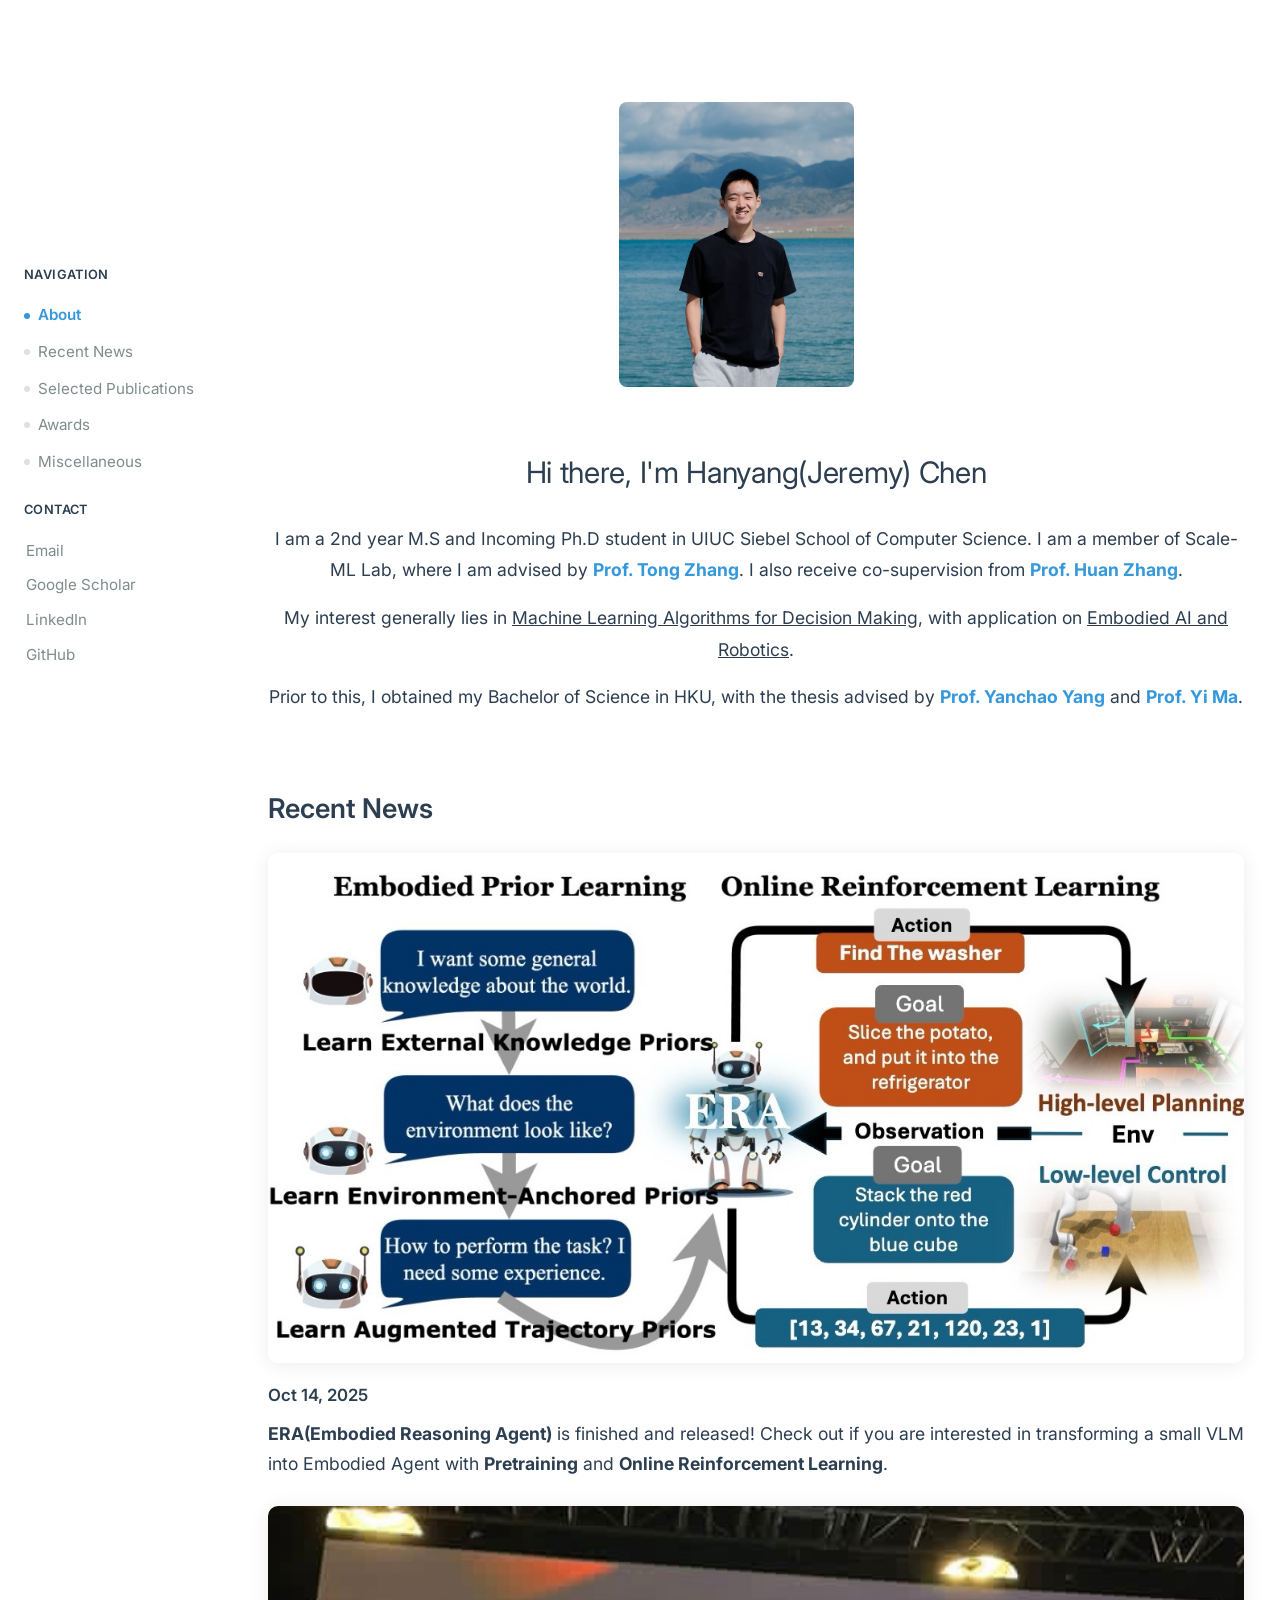
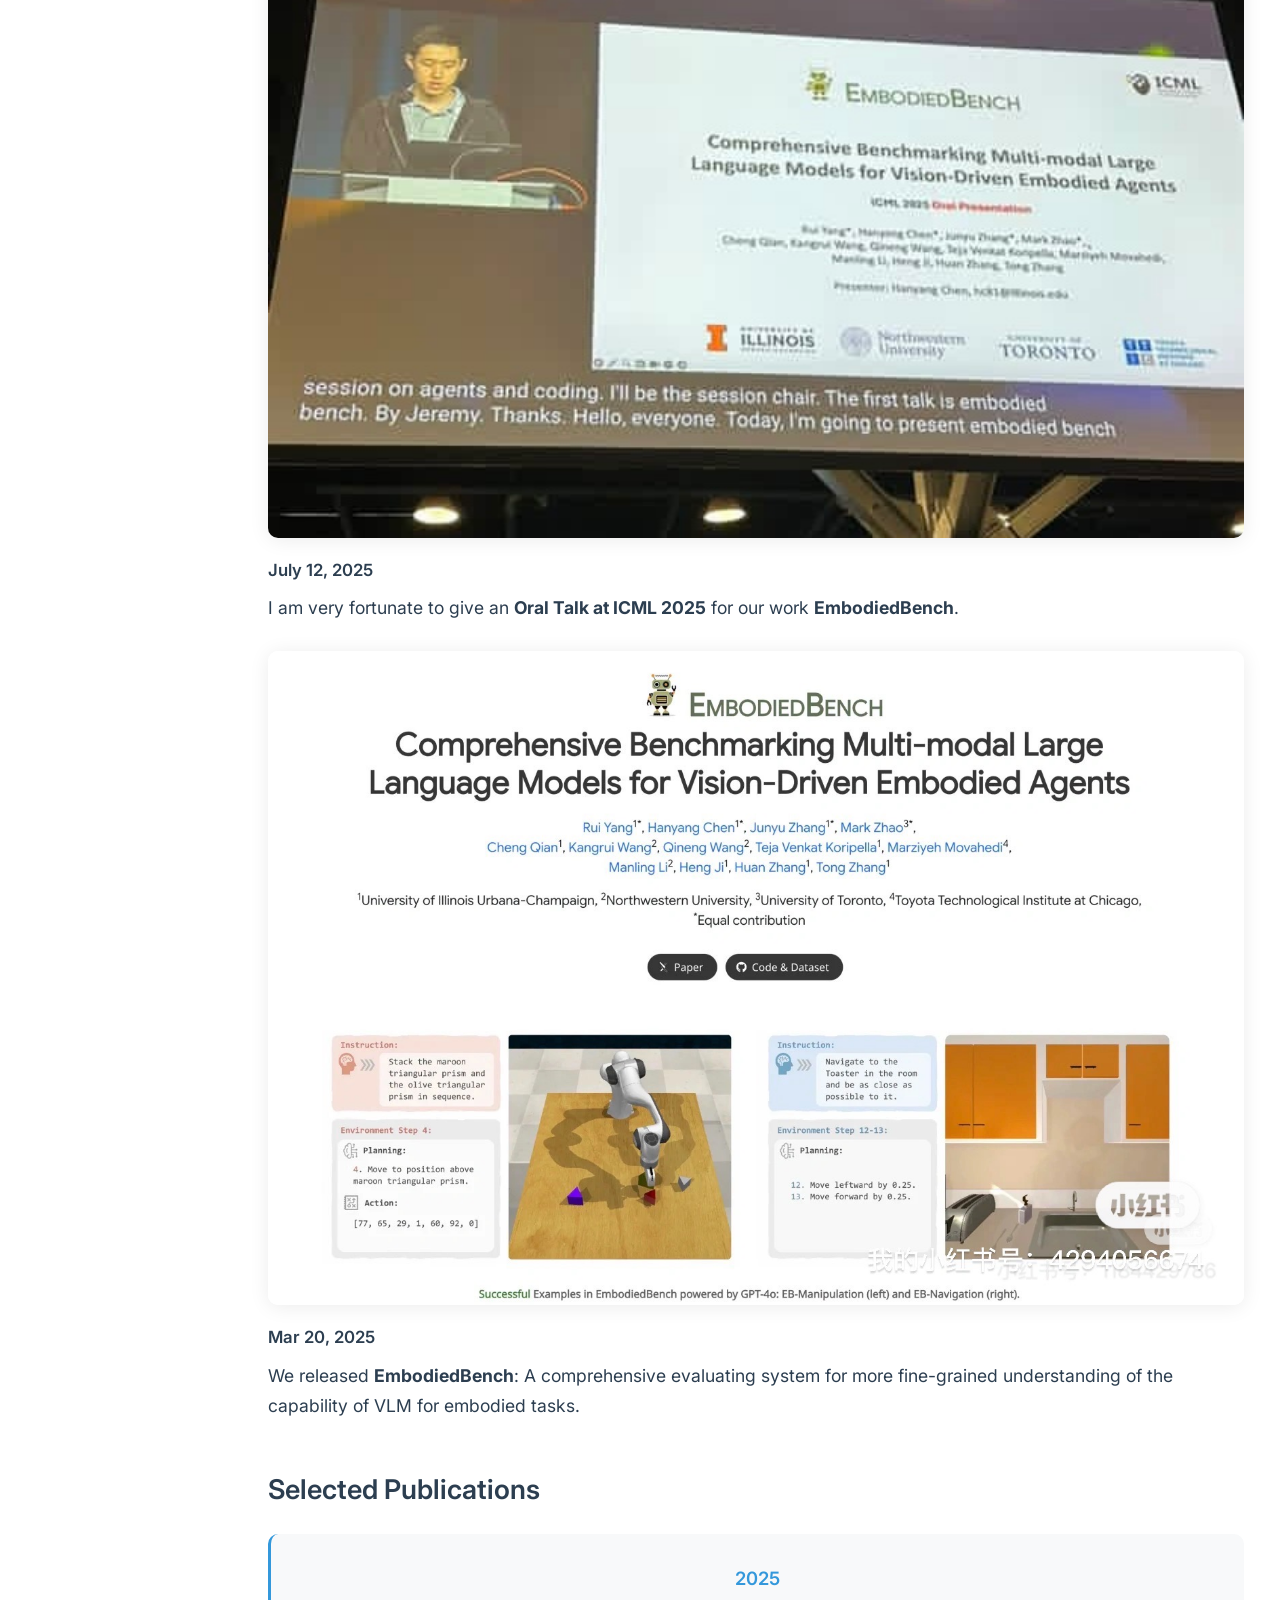
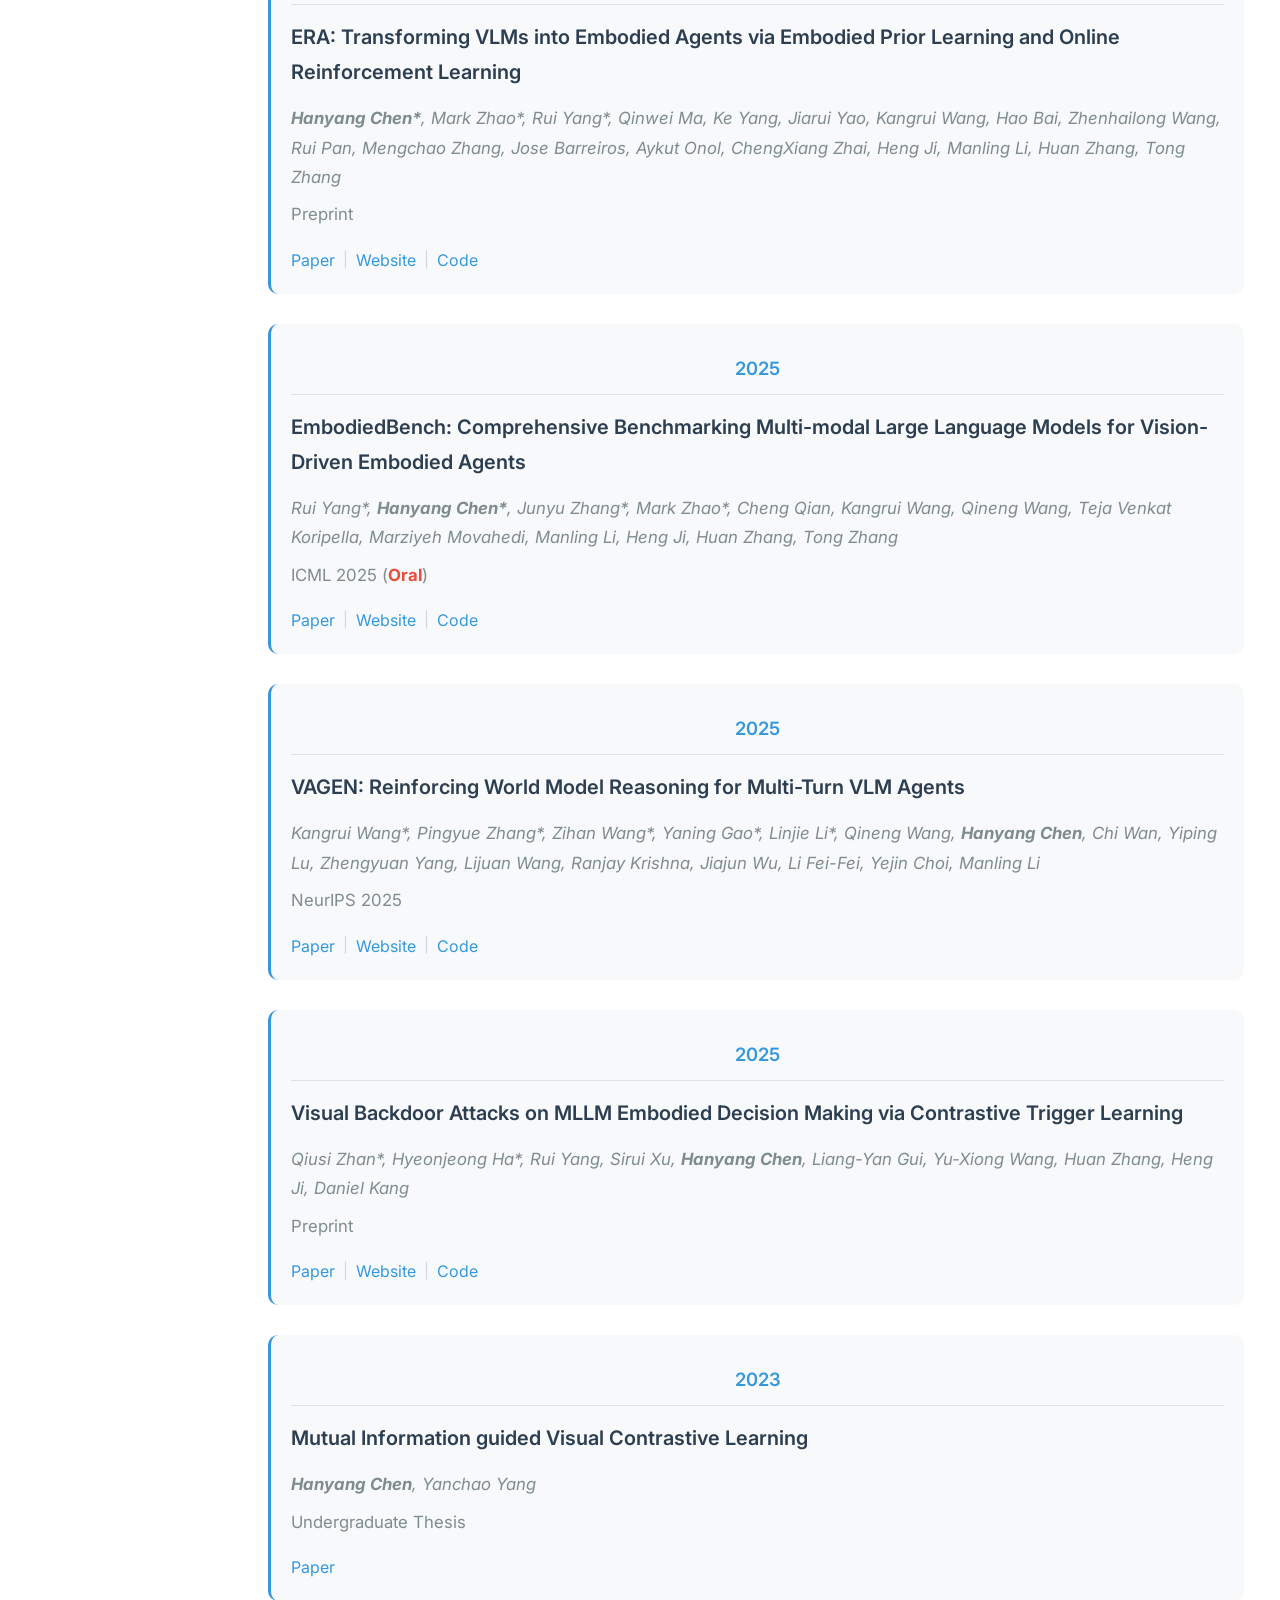
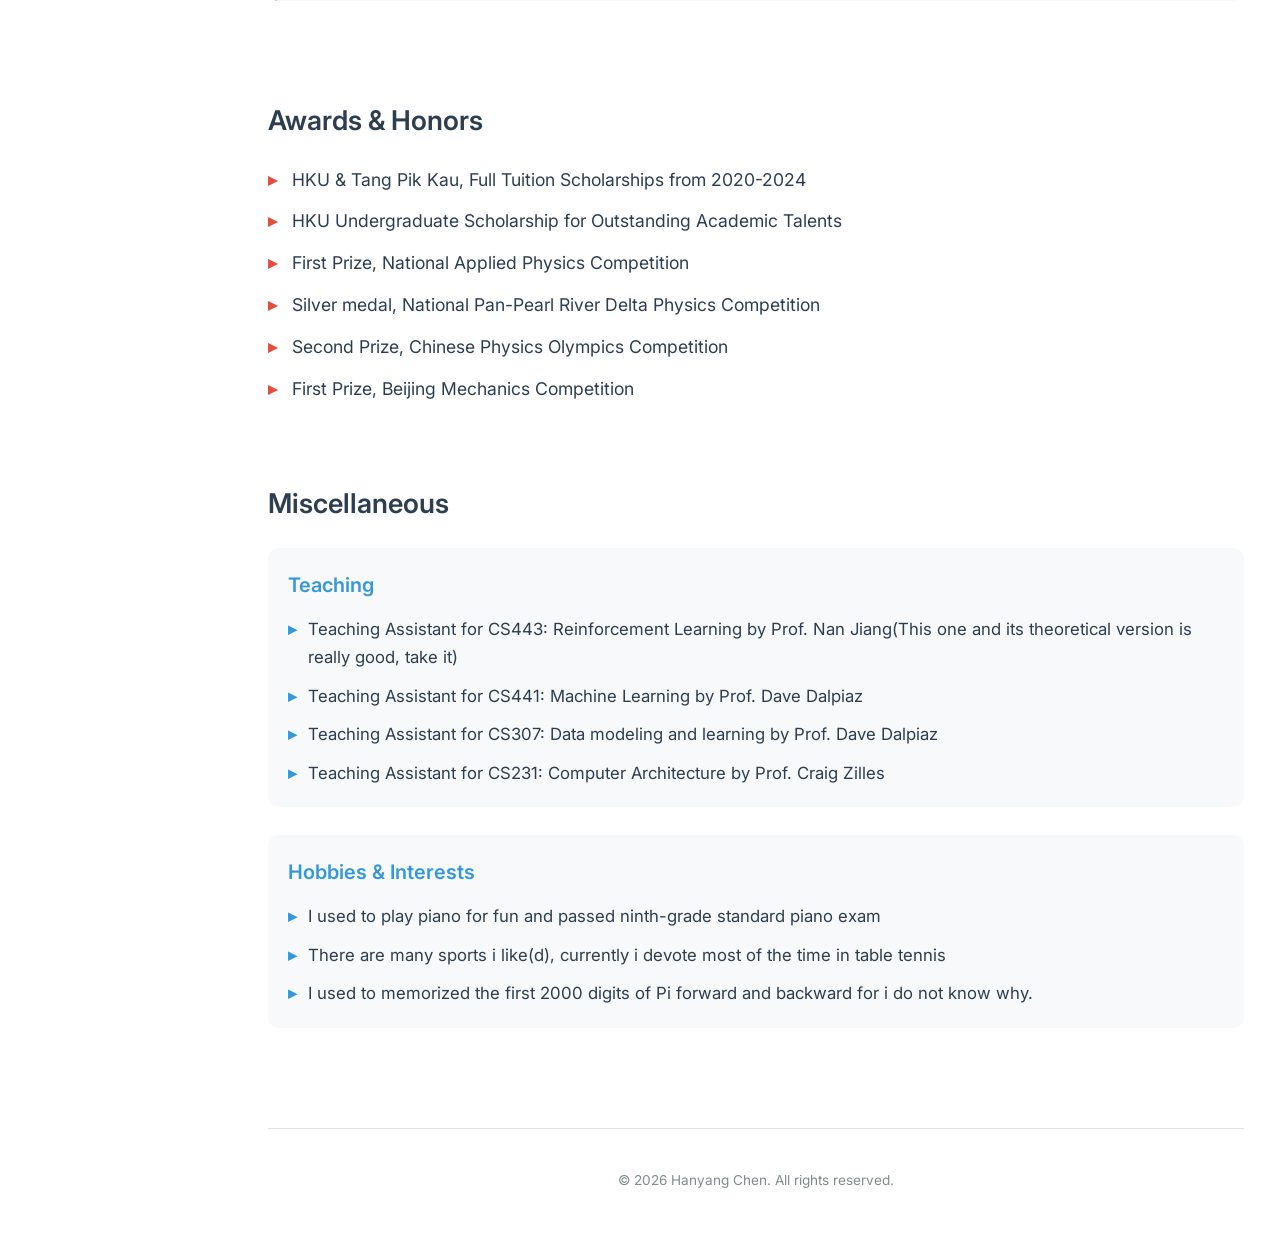
==== commit 16be3ae9: "Comment out news item in index.html" ====
--- a/index.html
+++ b/index.html
@@ -55,13 +55,13 @@
                 <section class="news-section" id="news" data-toc-title="Recent News">
                     <h2 class="section-title">Recent News</h2>
                     <div class="news-list">
-                        <div class="news-item">
+                        <!-- <div class="news-item">
                             <img src="material/news/UIUC-Robot-Lab.jpg" alt="News illustration" class="news-image">
                             <div class="news-body">
                                 <p class="news-date">Oct 20, 2025</p>
                                 <p class="news-content">We got access to the <b>UIUC Robotics Lab</b> and started to work on <b>Real Robots</b> for the first time!</p>
                             </div>
-                        </div>
+                        </div> -->
                         <div class="news-item">
                             <img src="material/news/era.jpg" alt="News illustration" class="news-image">
                             <div class="news-body">
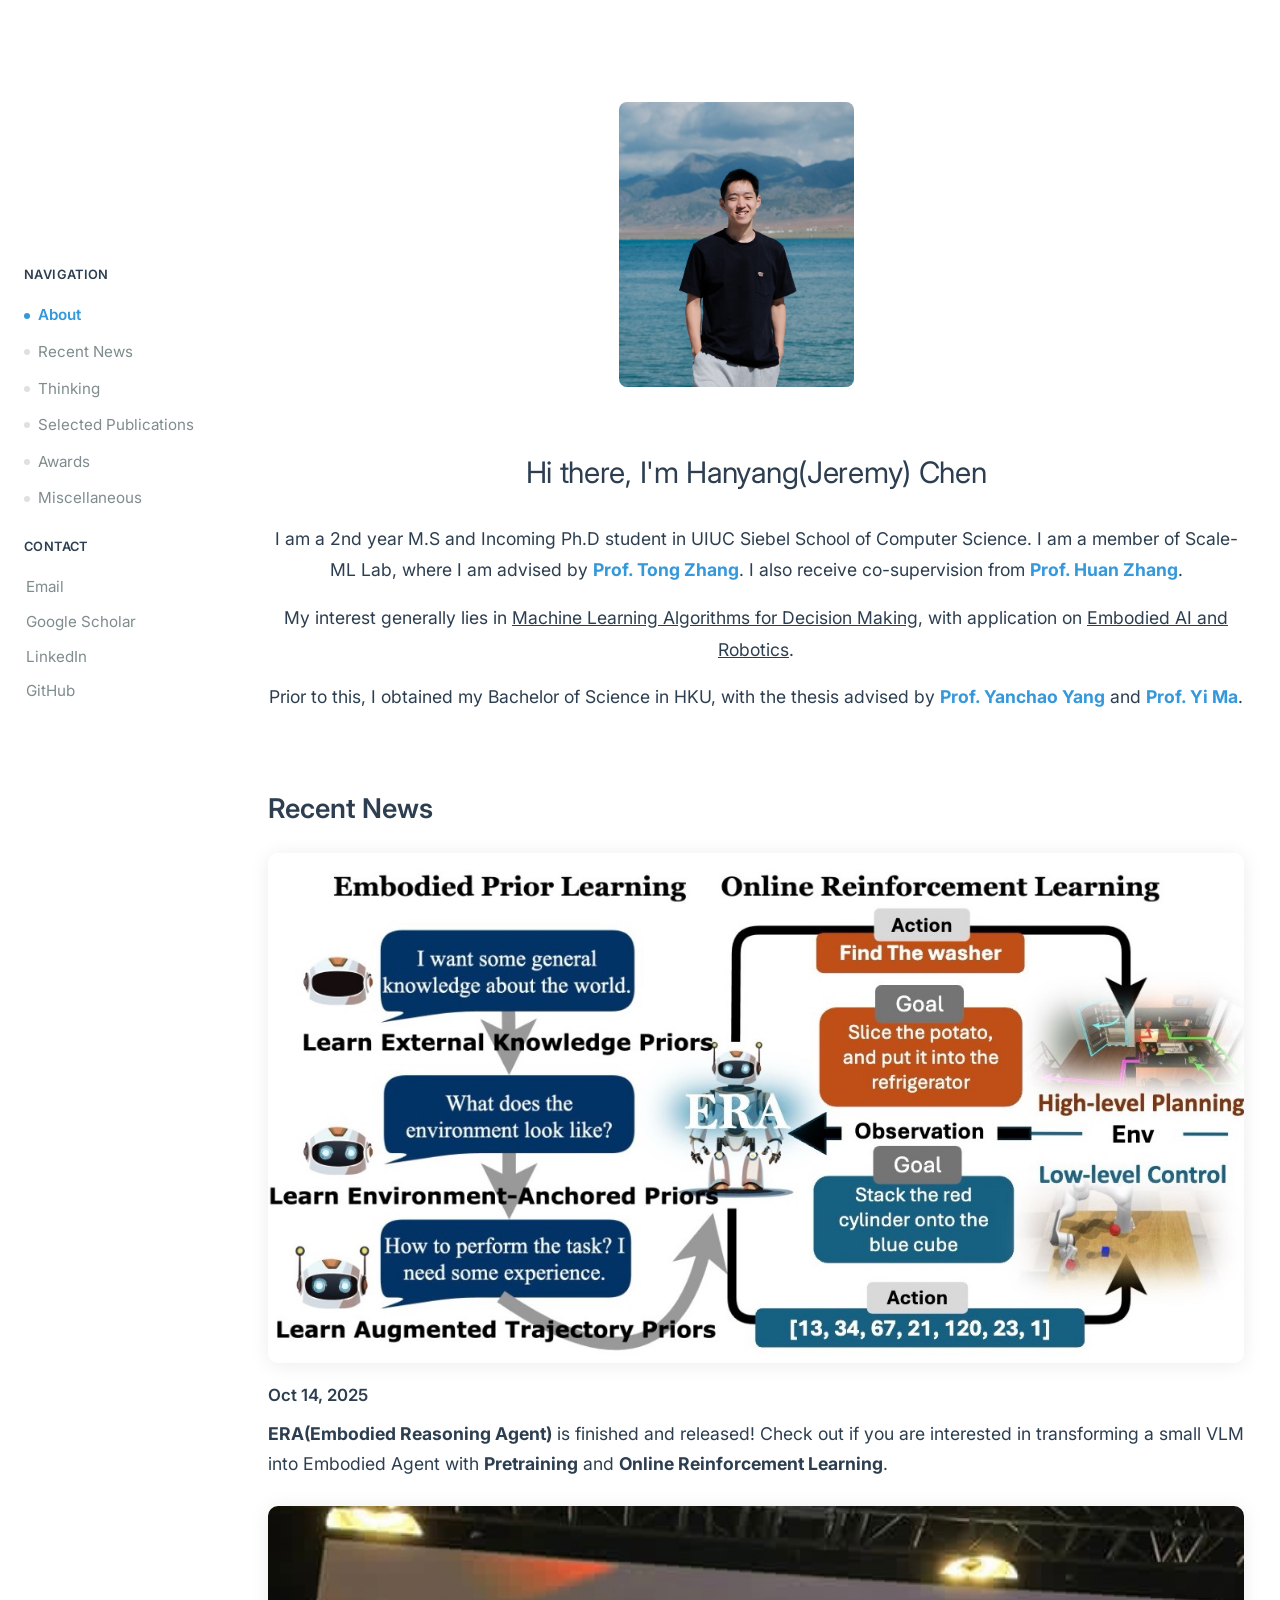
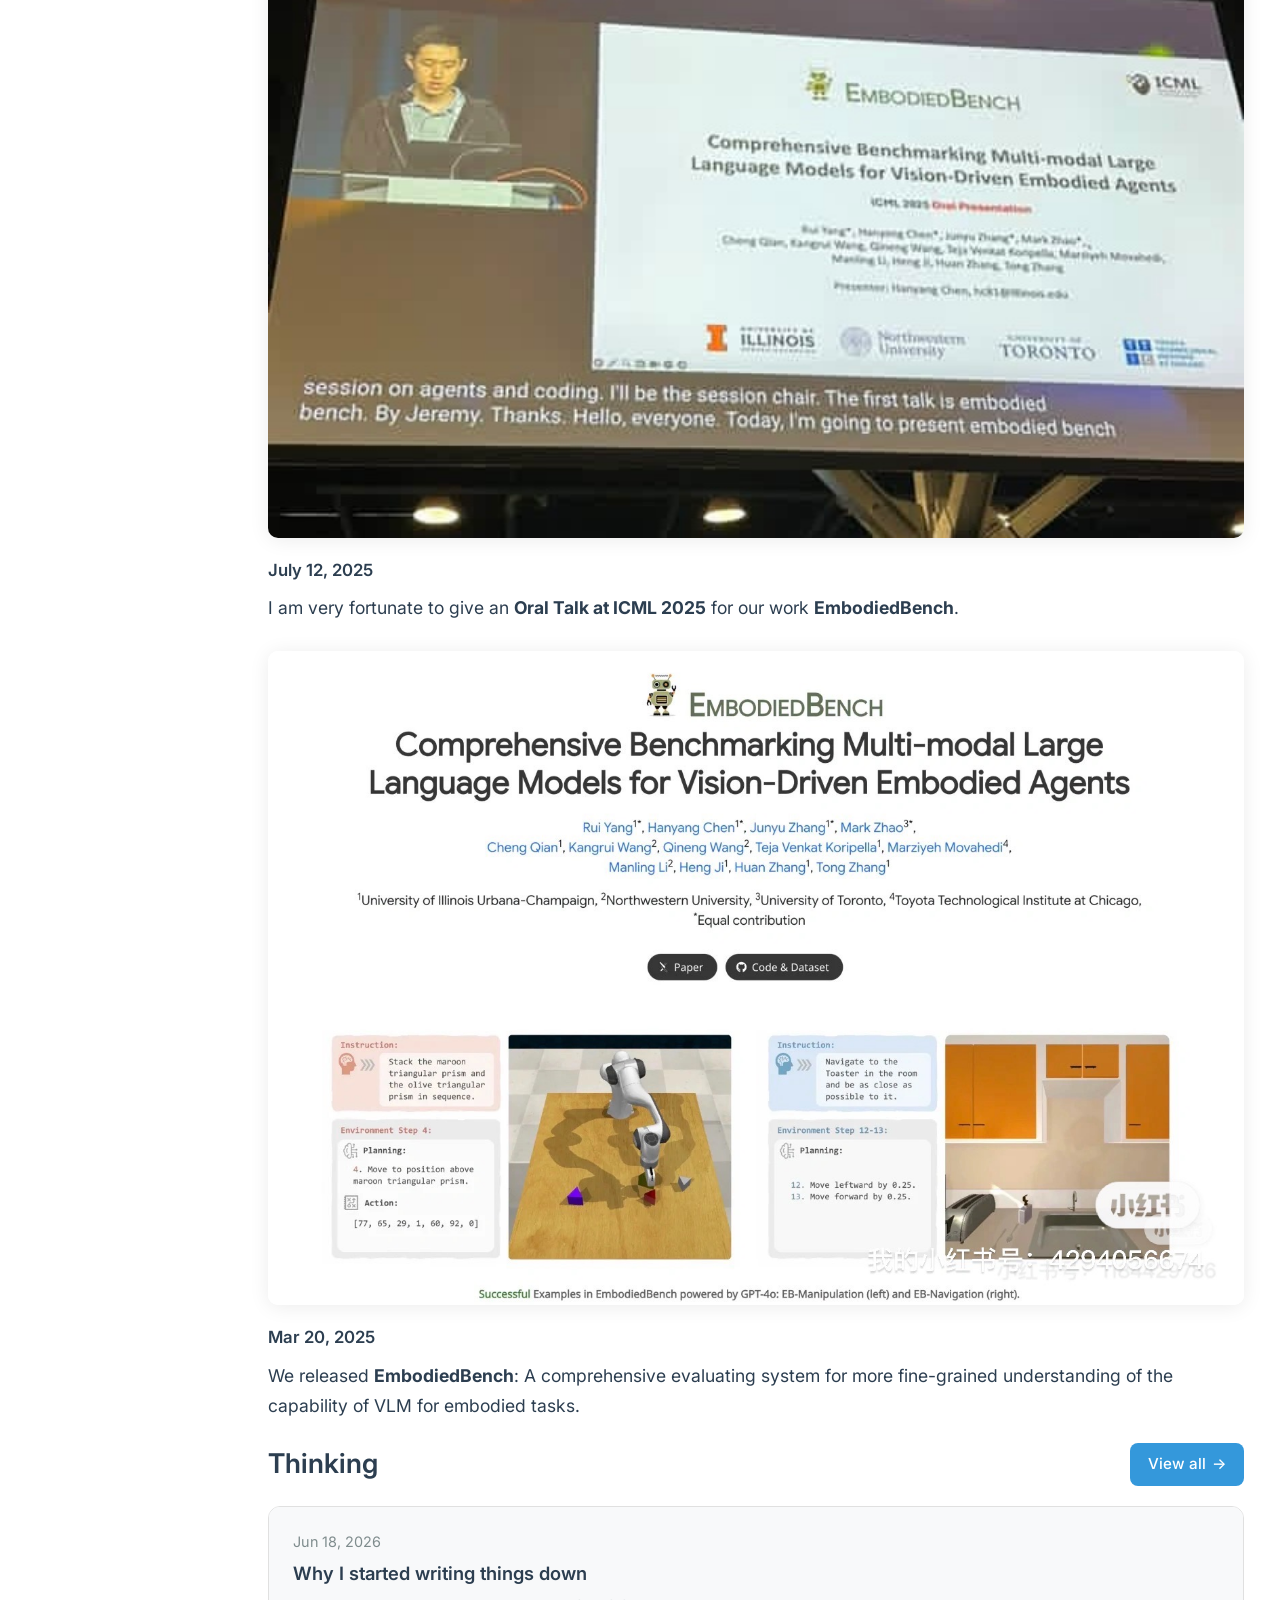
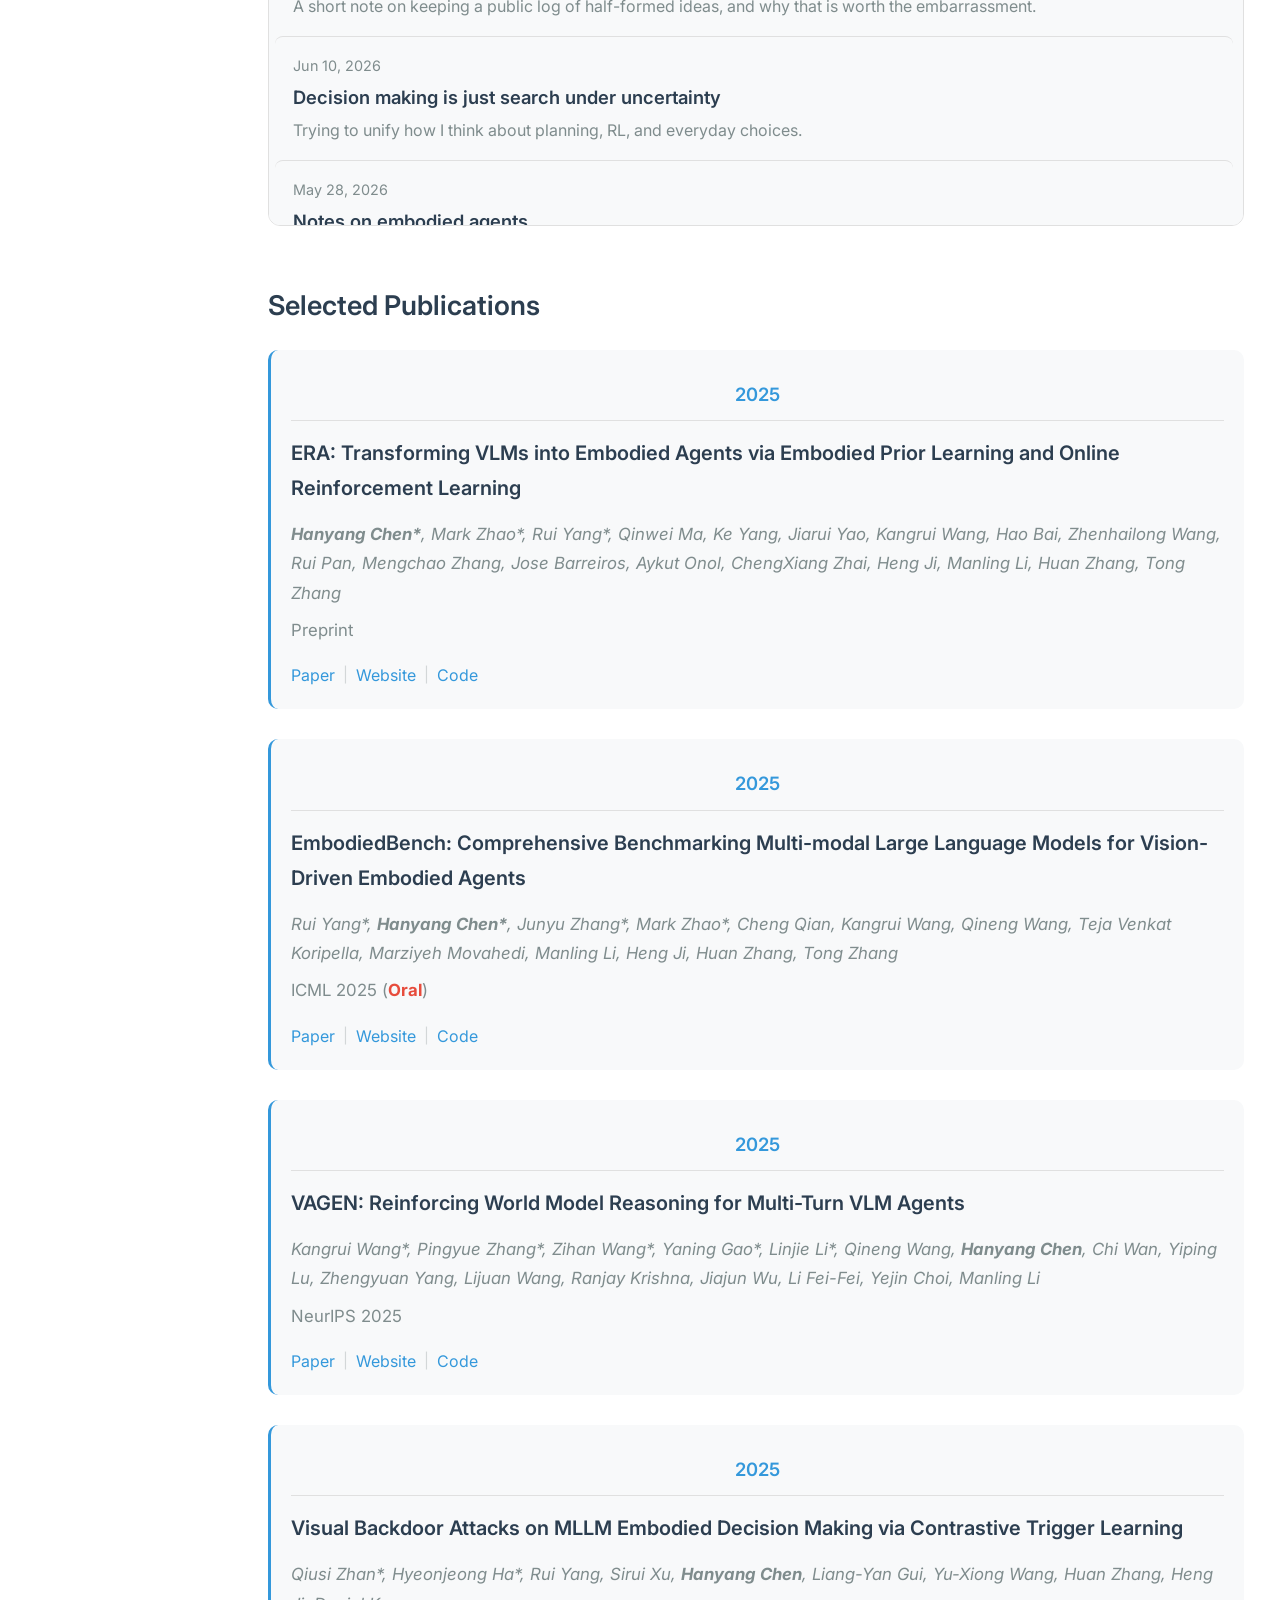
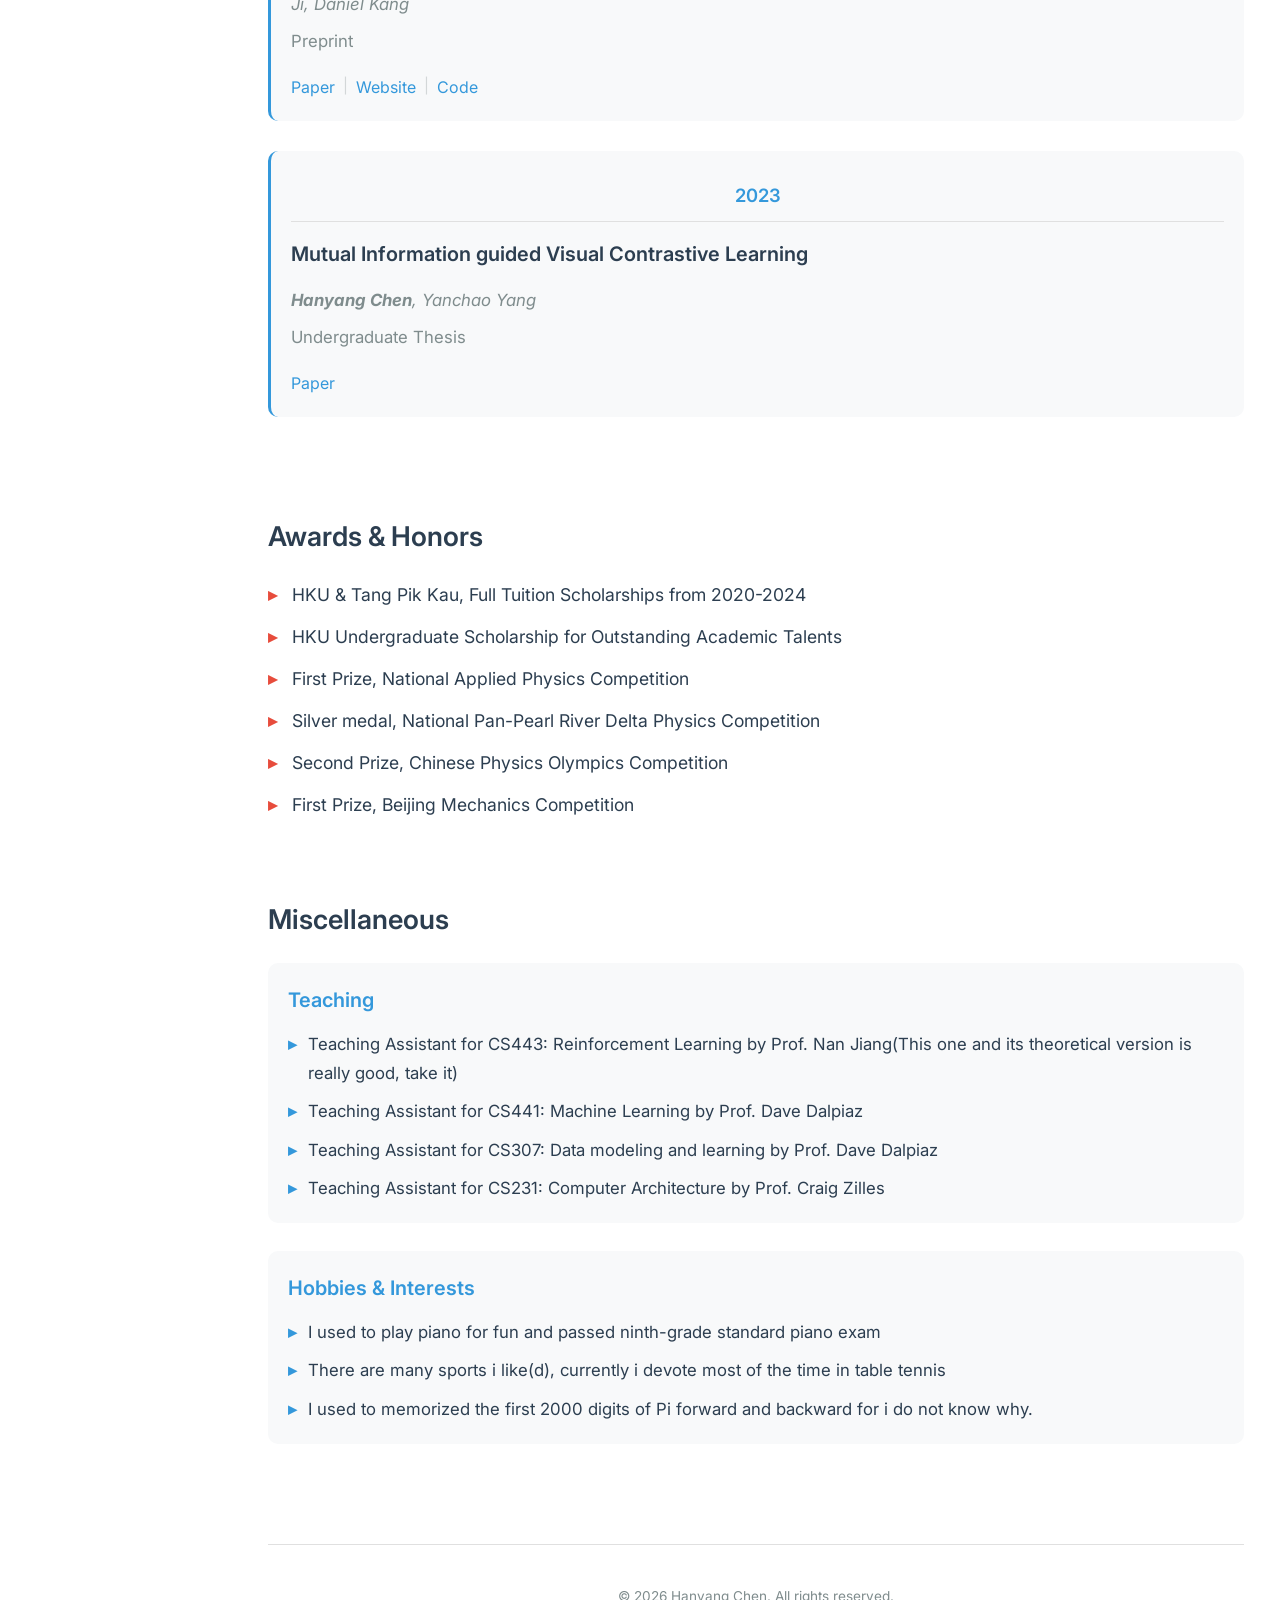
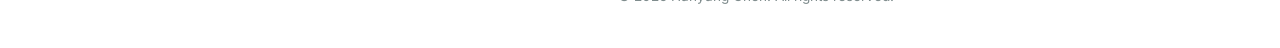
==== commit c0034775: "Add Thinking section with scrollable module and dedicated page Add a fixed-height, scrollable "Think" ====
--- a/index.html
+++ b/index.html
@@ -86,6 +86,19 @@
                     </div>
                 </section>
 
+                <!-- Thinking Section -->
+                <section class="thinking-section" id="thinking" data-toc-title="Thinking">
+                    <div class="thinking-header">
+                        <h2 class="section-title">Thinking</h2>
+                        <a href="thinking.html" class="thinking-button">View all <span aria-hidden="true">&rarr;</span></a>
+                    </div>
+                    <div class="thinking-box">
+                        <div class="thinking-list" id="thinkingList">
+                            <!-- Entries are rendered from thinking-data.js -->
+                        </div>
+                    </div>
+                </section>
+
                 <!-- Publications Section -->
                 <section class="publications-section" id="publications" data-toc-title="Selected Publications">
                     <h2 class="section-title">Selected Publications</h2>
@@ -216,6 +229,7 @@
         </main>
     </div>
 
+    <script src="thinking-data.js"></script>
     <script src="script.js"></script>
 </body>
 </html>
--- a/styles.css
+++ b/styles.css
@@ -368,6 +368,218 @@
 
 .news-body p {
     margin: 0;
+}
+
+/* Thinking Section */
+.thinking-section {
+    padding: 10px 0 20px;
+    animation: fadeInUp 0.8s ease-out 0.3s both;
+}
+
+.thinking-header {
+    display: flex;
+    align-items: center;
+    justify-content: space-between;
+    gap: 16px;
+    flex-wrap: wrap;
+}
+
+.thinking-header .section-title {
+    margin: 0;
+}
+
+.thinking-button {
+    display: inline-flex;
+    align-items: center;
+    gap: 6px;
+    padding: 8px 18px;
+    background: var(--secondary-color);
+    color: #fff;
+    text-decoration: none;
+    border-radius: 8px;
+    font-size: 0.95rem;
+    font-weight: 500;
+    white-space: nowrap;
+    transition: background 0.3s ease, transform 0.3s ease, box-shadow 0.3s ease;
+}
+
+.thinking-button span {
+    transition: transform 0.3s ease;
+}
+
+.thinking-button:hover {
+    background: var(--accent-color);
+    transform: translateY(-1px);
+    box-shadow: var(--shadow);
+}
+
+.thinking-button:hover span {
+    transform: translateX(3px);
+}
+
+.thinking-box {
+    margin-top: 18px;
+    height: 320px;
+    overflow-y: auto;
+    background: var(--bg-secondary);
+    border: 1px solid var(--border-color);
+    border-radius: 12px;
+    padding: 6px 10px 6px 6px;
+}
+
+.thinking-box::-webkit-scrollbar {
+    width: 8px;
+}
+
+.thinking-box::-webkit-scrollbar-track {
+    background: transparent;
+}
+
+.thinking-box::-webkit-scrollbar-thumb {
+    background: var(--border-color);
+    border-radius: 4px;
+}
+
+.thinking-box::-webkit-scrollbar-thumb:hover {
+    background: var(--text-secondary);
+}
+
+.thinking-list {
+    display: flex;
+    flex-direction: column;
+}
+
+.thinking-item {
+    display: block;
+    text-decoration: none;
+    color: inherit;
+    padding: 16px 18px;
+    border-radius: 8px;
+    transition: background 0.25s ease, transform 0.25s ease;
+}
+
+.thinking-item:hover {
+    background: var(--bg-primary);
+    transform: translateX(4px);
+}
+
+.thinking-item + .thinking-item {
+    border-top: 1px solid var(--border-color);
+}
+
+.thinking-item-date {
+    font-size: 0.9rem;
+    color: var(--text-secondary);
+    margin: 0;
+}
+
+.thinking-item-title {
+    font-size: 1.15rem;
+    font-weight: 600;
+    color: var(--text-primary);
+    margin: 3px 0 5px;
+}
+
+.thinking-item-summary {
+    font-size: 1.0rem;
+    color: var(--text-secondary);
+    line-height: 1.6;
+    margin: 0;
+}
+
+.thinking-empty {
+    padding: 24px 18px;
+    color: var(--text-secondary);
+    font-size: 1.0rem;
+}
+
+/* Thinking Page (thinking.html) */
+.page-heading {
+    margin-bottom: 8px;
+}
+
+.page-subtitle {
+    color: var(--text-secondary);
+    font-size: 1.1rem;
+    margin-bottom: 28px;
+}
+
+.thinking-full-list {
+    display: flex;
+    flex-direction: column;
+    gap: 20px;
+    padding-bottom: 40px;
+}
+
+.thinking-full-list .thinking-item {
+    background: var(--bg-secondary);
+    border-left: 3px solid var(--secondary-color);
+    border-radius: 10px;
+    padding: 20px 24px;
+}
+
+.thinking-full-list .thinking-item + .thinking-item {
+    border-top: none;
+}
+
+.thinking-full-list .thinking-item:hover {
+    background: var(--bg-primary);
+    box-shadow: var(--shadow);
+    transform: translateX(8px);
+}
+
+.thinking-full-list .thinking-item-title {
+    font-size: 1.3rem;
+}
+
+/* Thinking Article Page */
+.article-body {
+    max-width: 720px;
+}
+
+.article-meta {
+    color: var(--text-secondary);
+    font-size: 1.0rem;
+    margin-bottom: 28px;
+}
+
+.article-body p {
+    font-size: 1.1rem;
+    line-height: 1.9;
+    margin-bottom: 20px;
+    max-width: 720px;
+}
+
+.article-body h2 {
+    font-size: 1.4rem;
+    font-weight: 600;
+    margin: 32px 0 12px;
+}
+
+.article-body a {
+    color: var(--secondary-color);
+    text-decoration: none;
+}
+
+.article-body a:hover {
+    color: var(--accent-color);
+    text-decoration: underline;
+}
+
+.back-link {
+    display: inline-flex;
+    align-items: center;
+    gap: 6px;
+    color: var(--text-secondary);
+    text-decoration: none;
+    font-size: 0.95rem;
+    margin-bottom: 24px;
+    transition: color 0.3s ease, transform 0.3s ease;
+}
+
+.back-link:hover {
+    color: var(--secondary-color);
+    transform: translateX(-3px);
 }
 
 /* Publications Section */
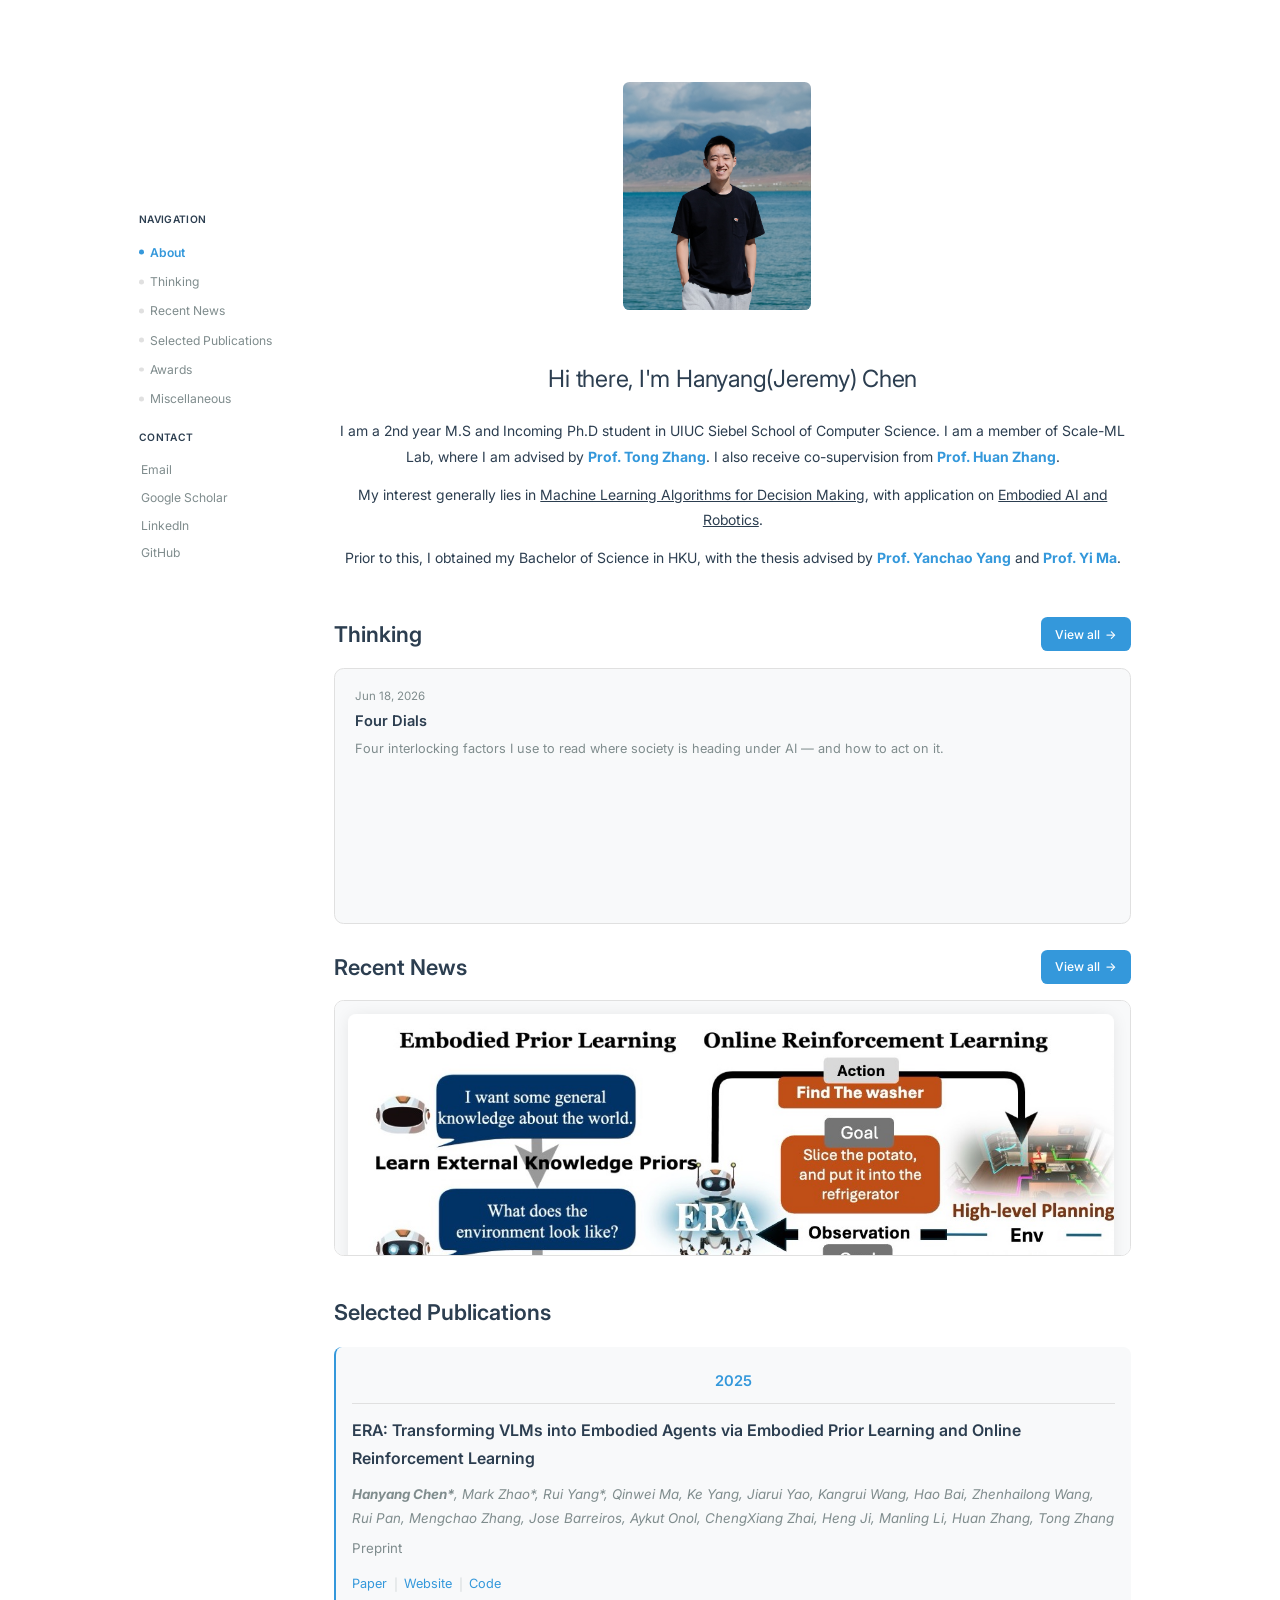
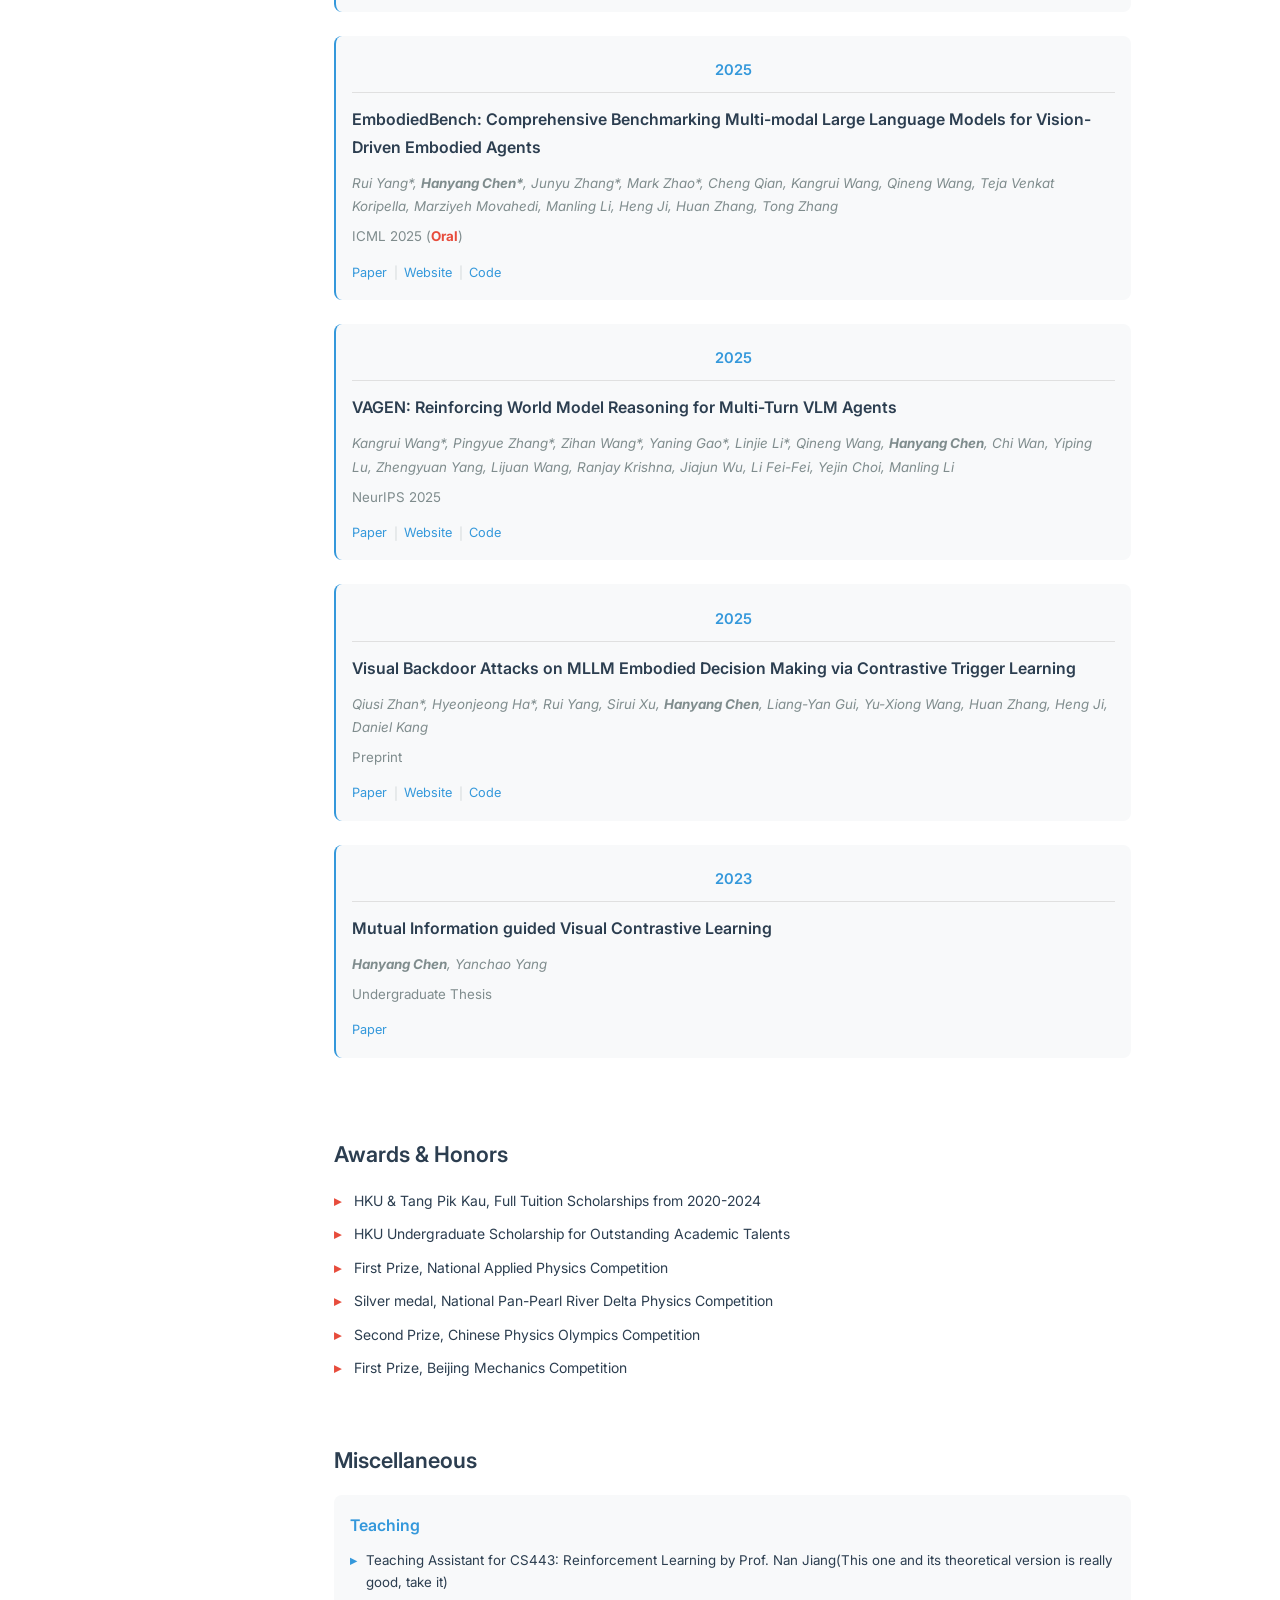
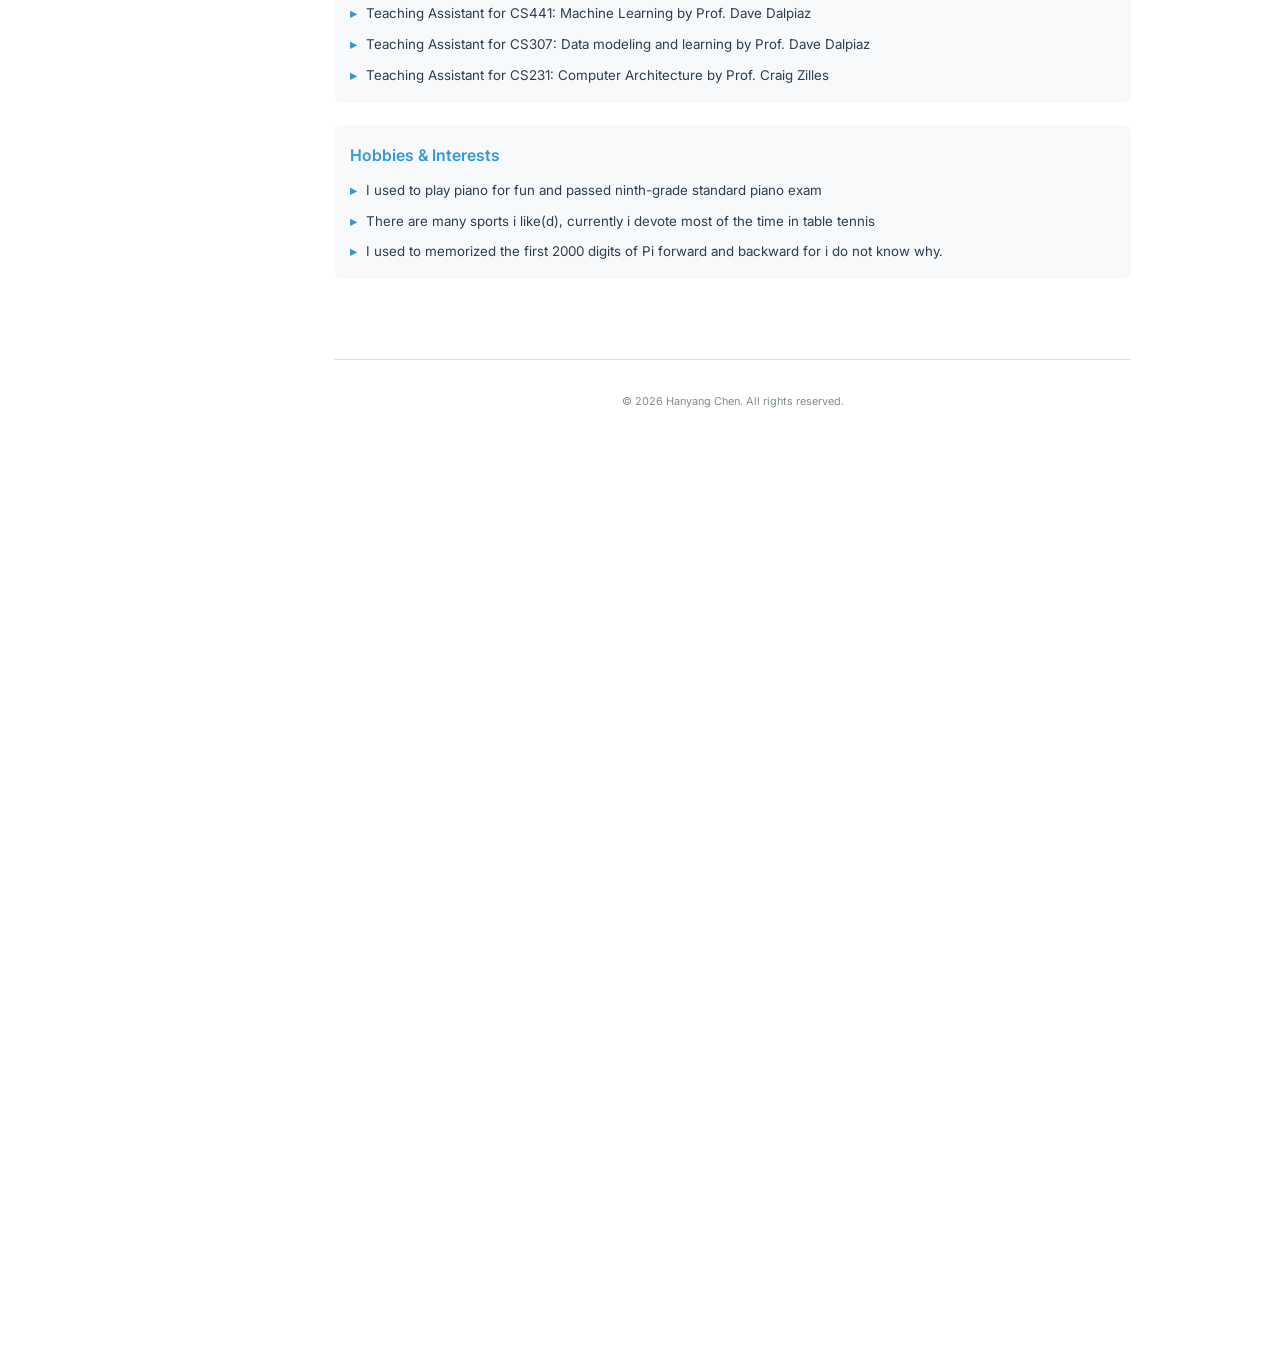
==== commit 7af96bc5: "Mirror News module after Thinking, move below it, default 80% zoom Convert Recent News into the same" ====
--- a/index.html
+++ b/index.html
@@ -51,50 +51,28 @@
                     </div>
                 </header>
 
-                <!-- News Section -->
-                <section class="news-section" id="news" data-toc-title="Recent News">
-                    <h2 class="section-title">Recent News</h2>
-                    <div class="news-list">
-                        <!-- <div class="news-item">
-                            <img src="material/news/UIUC-Robot-Lab.jpg" alt="News illustration" class="news-image">
-                            <div class="news-body">
-                                <p class="news-date">Oct 20, 2025</p>
-                                <p class="news-content">We got access to the <b>UIUC Robotics Lab</b> and started to work on <b>Real Robots</b> for the first time!</p>
-                            </div>
-                        </div> -->
-                        <div class="news-item">
-                            <img src="material/news/era.jpg" alt="News illustration" class="news-image">
-                            <div class="news-body">
-                                <p class="news-date">Oct 14, 2025</p>
-                                <p class="news-content"> <b>ERA(Embodied Reasoning Agent)</b> is finished and released! Check out if you are interested in transforming a small VLM into Embodied Agent with <b>Pretraining</b> and <b>Online Reinforcement Learning</b>.</p>
-                            </div>
-                        </div>
-                        <div class="news-item">
-                            <img src="material/news/ICML-25-Oral.jpg" alt="News illustration" class="news-image">
-                            <div class="news-body">
-                                <p class="news-date">July 12, 2025</p>
-                                <p class="news-content">I am very fortunate to give an <b>Oral Talk at ICML 2025</b> for our work <b>EmbodiedBench</b>.</p>
-                            </div>
-                        </div>
-                        <div class="news-item">
-                            <img src="material/news/ebench.jpg" alt="News illustration" class="news-image">
-                            <div class="news-body">
-                                <p class="news-date">Mar 20, 2025</p>
-                                <p class="news-content">We released <b>EmbodiedBench</b>: A comprehensive evaluating system for more fine-grained understanding of the capability of VLM for embodied tasks.</p>
-                            </div>
-                        </div>
-                    </div>
-                </section>
-
                 <!-- Thinking Section -->
                 <section class="thinking-section" id="thinking" data-toc-title="Thinking">
                     <div class="thinking-header">
                         <h2 class="section-title">Thinking</h2>
                         <a href="thinking.html" class="thinking-button">View all <span aria-hidden="true">&rarr;</span></a>
                     </div>
-                    <div class="thinking-box">
+                    <div class="thinking-box scroll-box">
                         <div class="thinking-list" id="thinkingList">
                             <!-- Entries are rendered from thinking-data.js -->
+                        </div>
+                    </div>
+                </section>
+
+                <!-- News Section -->
+                <section class="news-section" id="news" data-toc-title="Recent News">
+                    <div class="thinking-header">
+                        <h2 class="section-title">Recent News</h2>
+                        <a href="news.html" class="thinking-button">View all <span aria-hidden="true">&rarr;</span></a>
+                    </div>
+                    <div class="news-box scroll-box">
+                        <div class="news-list" id="newsList">
+                            <!-- Entries are rendered from news-data.js -->
                         </div>
                     </div>
                 </section>
@@ -230,6 +208,7 @@
     </div>
 
     <script src="thinking-data.js"></script>
+    <script src="news-data.js"></script>
     <script src="script.js"></script>
 </body>
 </html>
--- a/styles.css
+++ b/styles.css
@@ -25,6 +25,8 @@
     color: var(--text-primary);
     background-color: var(--bg-primary);
     overflow-x: hidden;
+    /* Default the whole site to ~80% visual scale (equivalent to browser zoom 80%) */
+    zoom: 0.8;
 }
 
 .container {
@@ -417,7 +419,7 @@
     transform: translateX(3px);
 }
 
-.thinking-box {
+.scroll-box {
     margin-top: 18px;
     height: 320px;
     overflow-y: auto;
@@ -427,21 +429,26 @@
     padding: 6px 10px 6px 6px;
 }
 
-.thinking-box::-webkit-scrollbar {
+.scroll-box::-webkit-scrollbar {
     width: 8px;
 }
 
-.thinking-box::-webkit-scrollbar-track {
+.scroll-box::-webkit-scrollbar-track {
     background: transparent;
 }
 
-.thinking-box::-webkit-scrollbar-thumb {
+.scroll-box::-webkit-scrollbar-thumb {
     background: var(--border-color);
     border-radius: 4px;
 }
 
-.thinking-box::-webkit-scrollbar-thumb:hover {
+.scroll-box::-webkit-scrollbar-thumb:hover {
     background: var(--text-secondary);
+}
+
+/* News items inside the scroll box get a little inner padding */
+.news-box .news-list {
+    padding: 10px;
 }
 
 .thinking-list {
@@ -554,6 +561,27 @@
     font-size: 1.4rem;
     font-weight: 600;
     margin: 32px 0 12px;
+}
+
+.article-body ol,
+.article-body ul {
+    margin: 0 0 20px;
+    padding-left: 26px;
+    max-width: 720px;
+}
+
+.article-body li {
+    font-size: 1.1rem;
+    line-height: 1.85;
+    margin-bottom: 10px;
+}
+
+.article-body code {
+    font-family: 'SFMono-Regular', Consolas, 'Liberation Mono', Menlo, monospace;
+    font-size: 0.92em;
+    background: var(--bg-secondary);
+    padding: 2px 6px;
+    border-radius: 4px;
 }
 
 .article-body a {
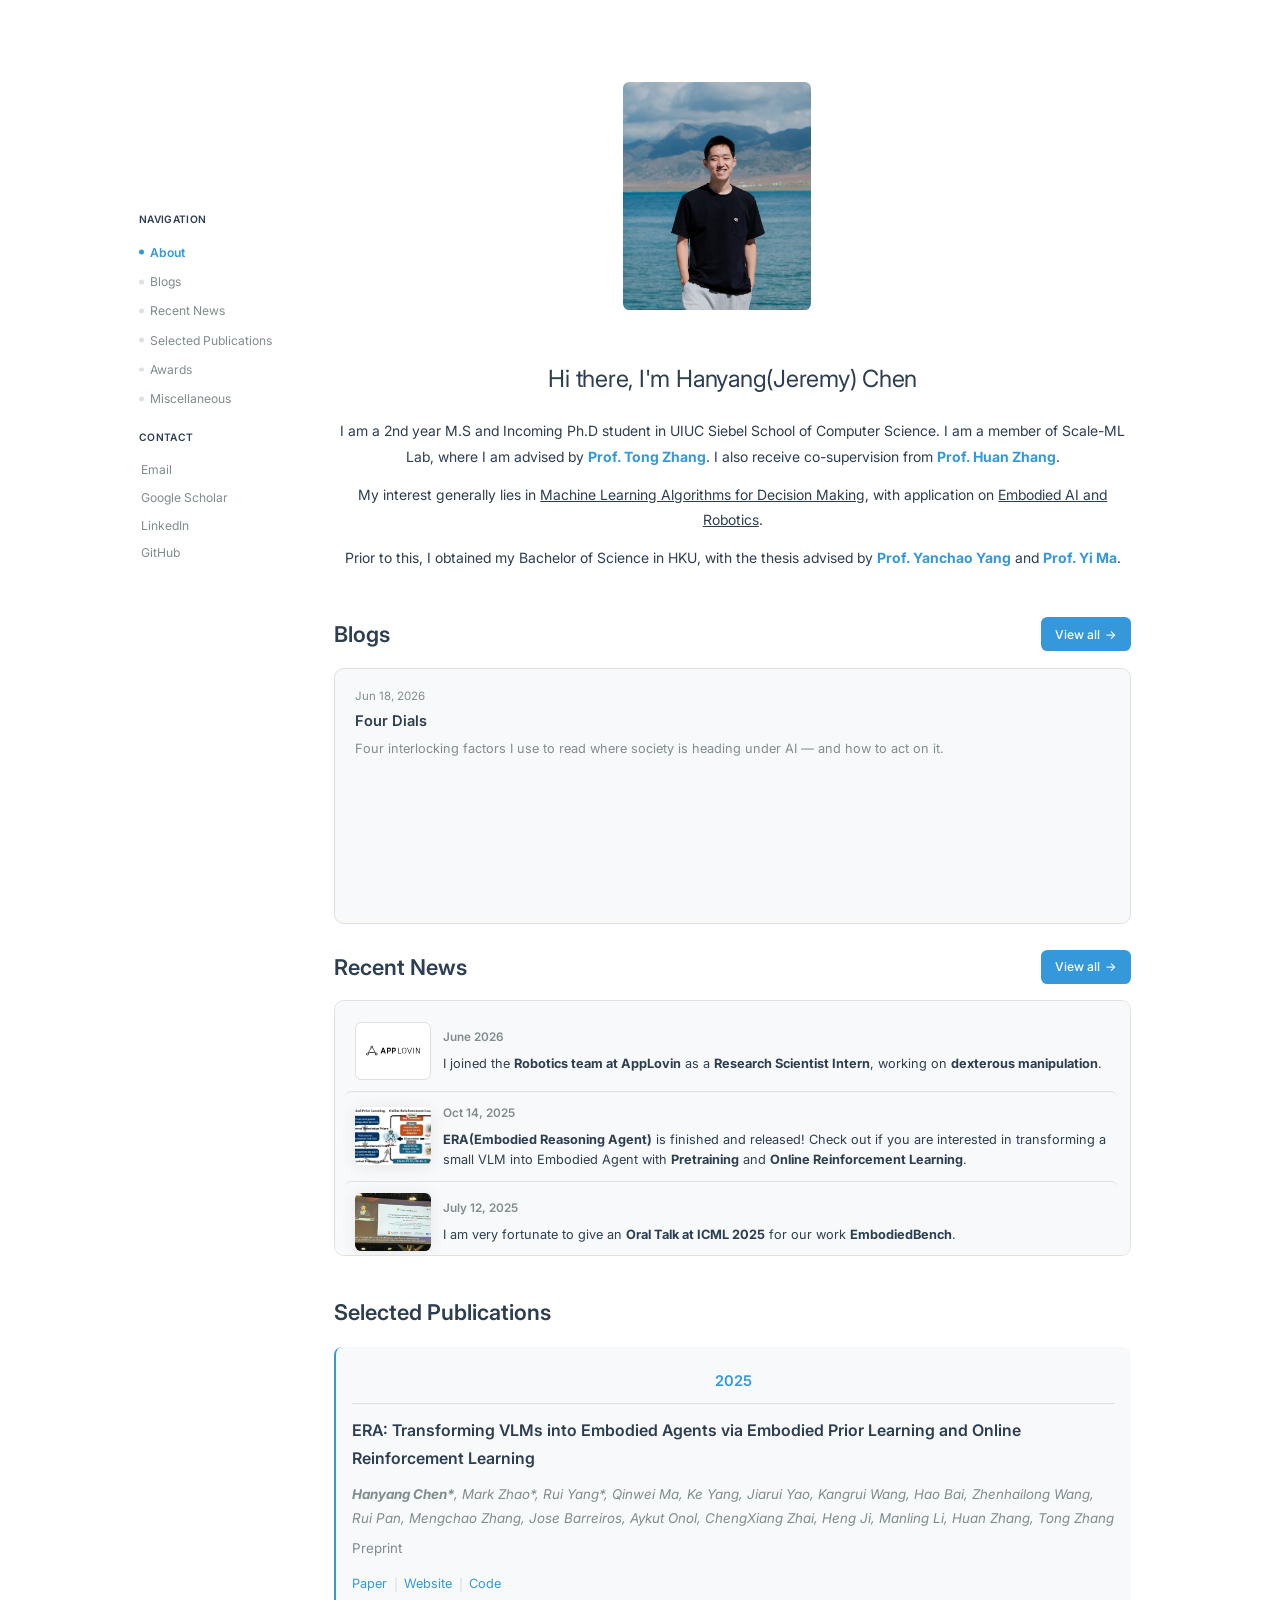
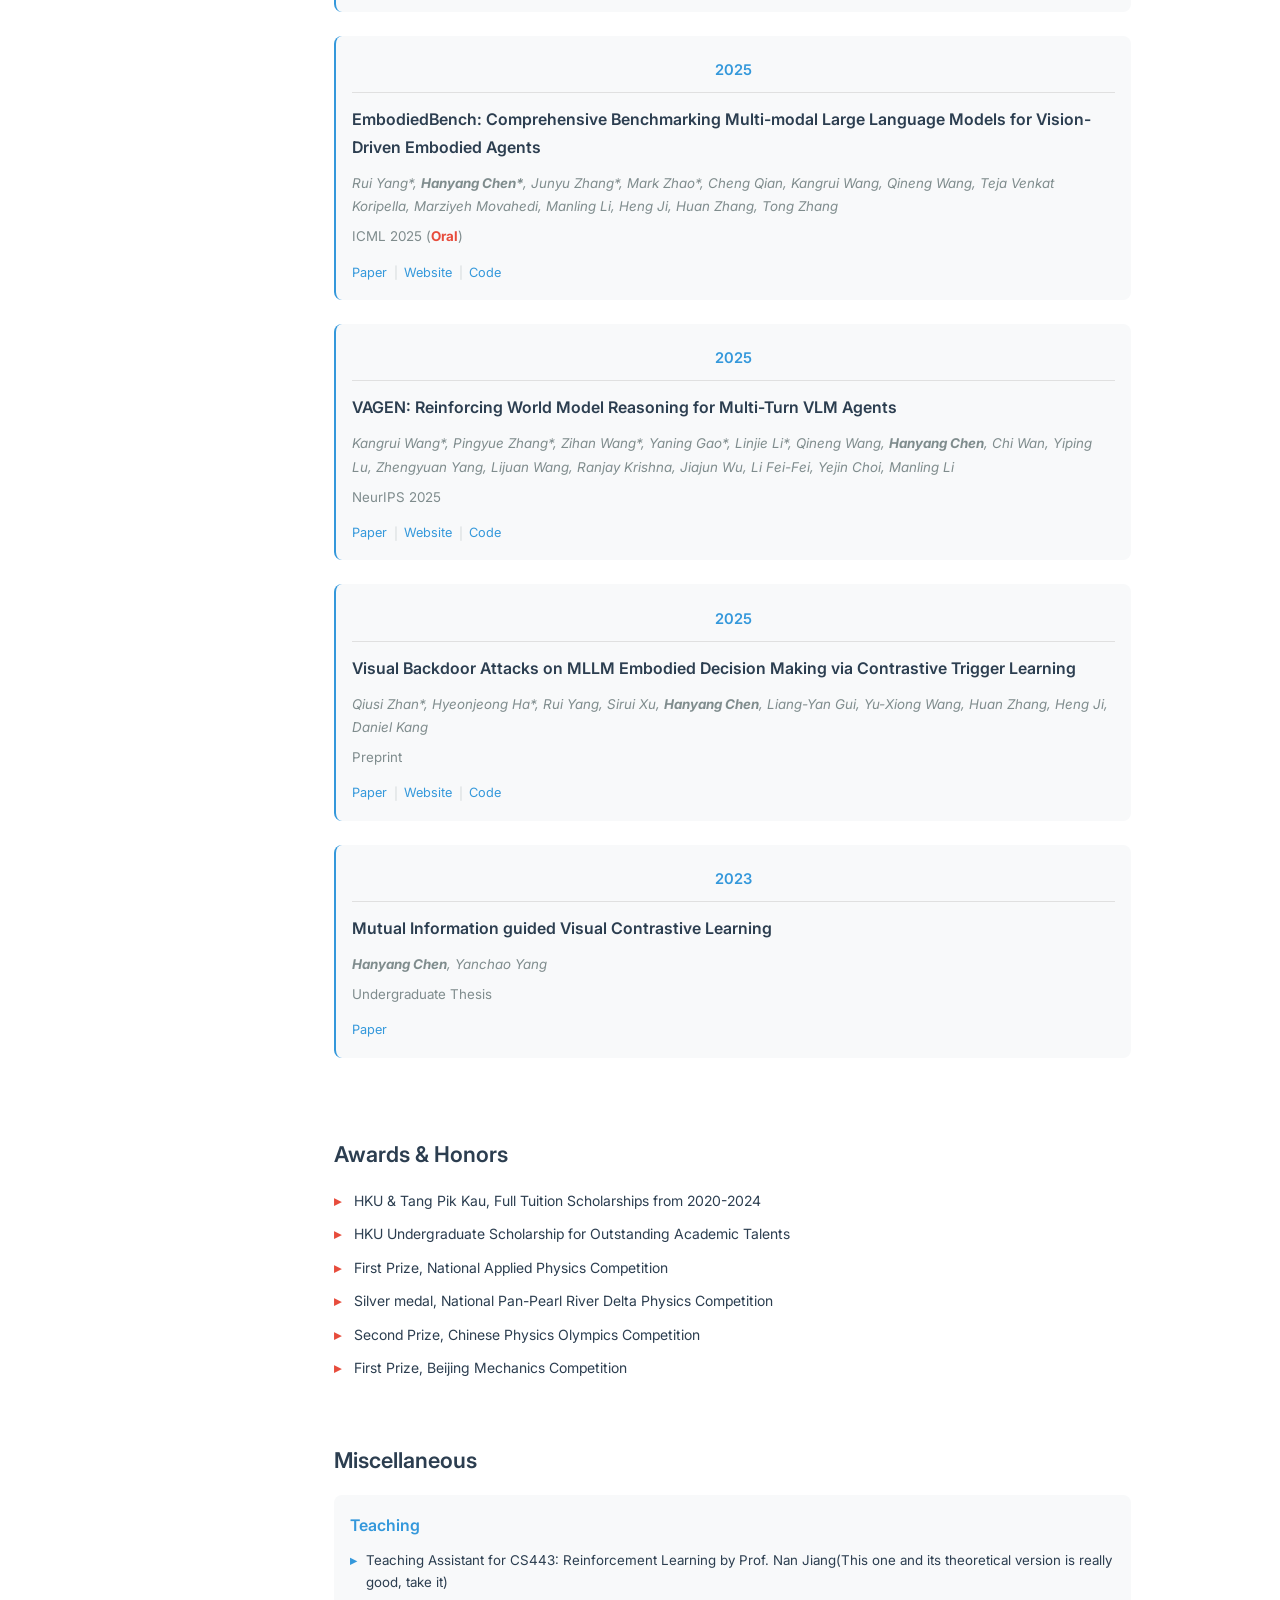
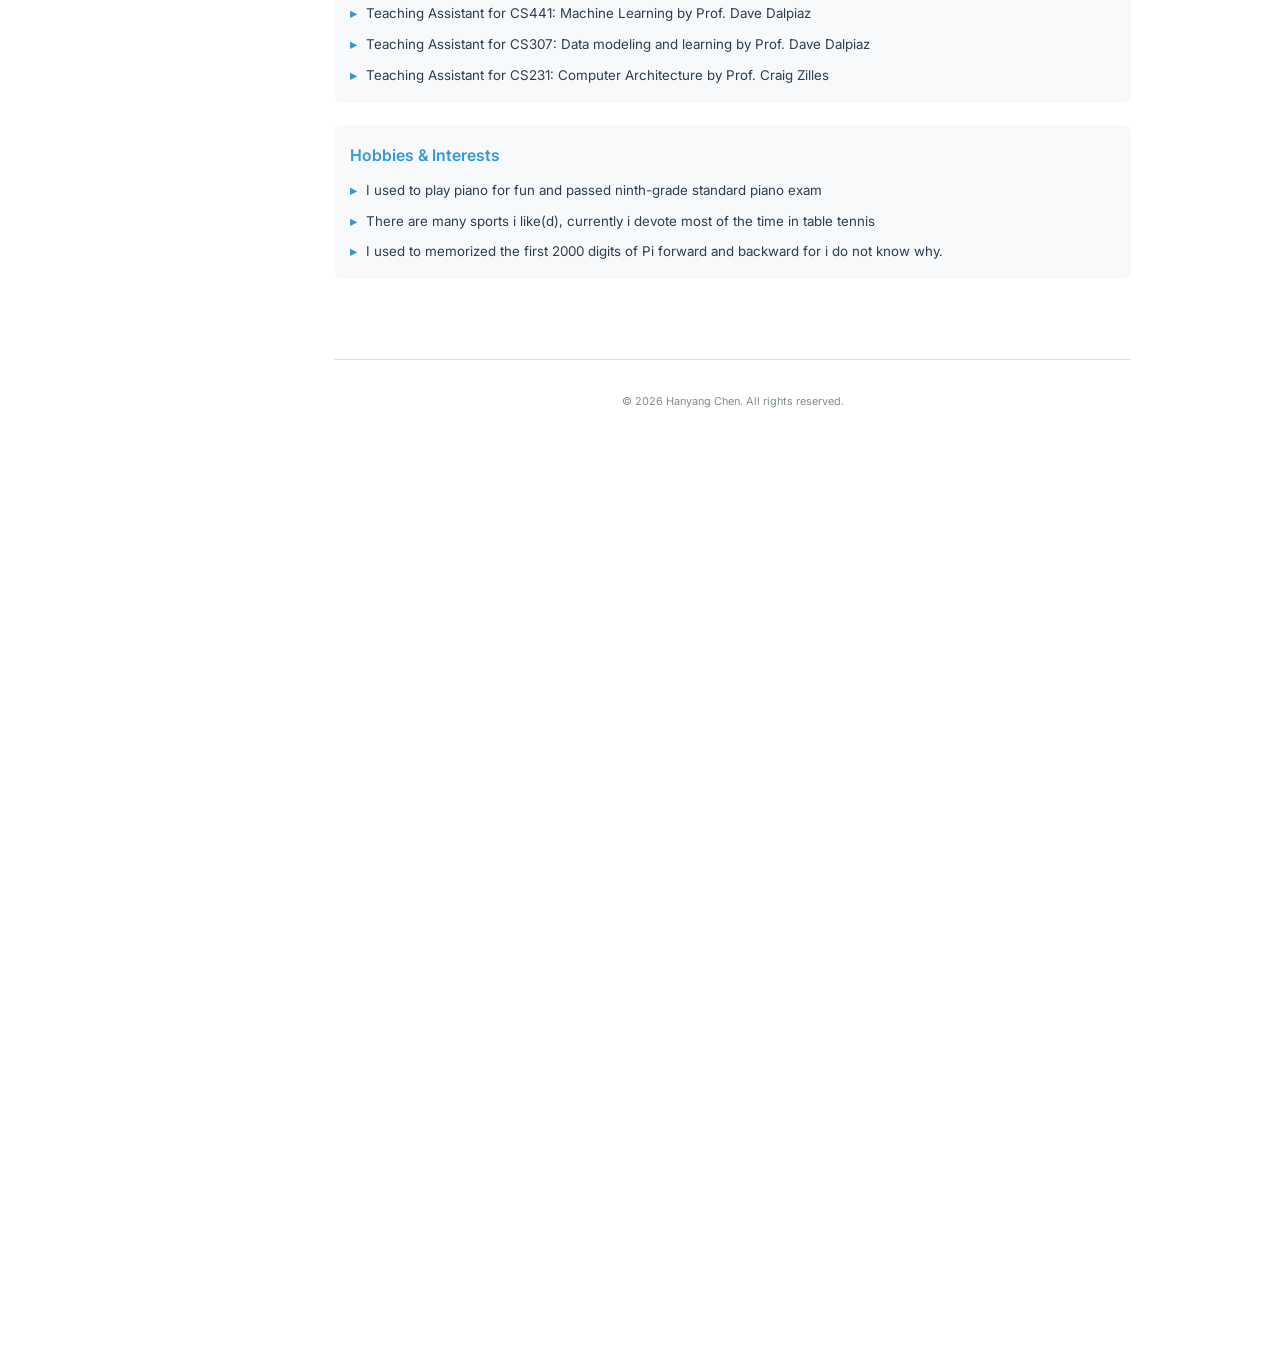
==== commit bcb91f97: "Rename "Thinking" section to "Blogs" Rename the section throughout: headings, nav labels, page title" ====
--- a/index.html
+++ b/index.html
@@ -51,15 +51,15 @@
                     </div>
                 </header>
 
-                <!-- Thinking Section -->
-                <section class="thinking-section" id="thinking" data-toc-title="Thinking">
+                <!-- Blogs Section -->
+                <section class="thinking-section" id="blogs" data-toc-title="Blogs">
                     <div class="thinking-header">
-                        <h2 class="section-title">Thinking</h2>
-                        <a href="thinking.html" class="thinking-button">View all <span aria-hidden="true">&rarr;</span></a>
+                        <h2 class="section-title">Blogs</h2>
+                        <a href="blogs.html" class="thinking-button">View all <span aria-hidden="true">&rarr;</span></a>
                     </div>
                     <div class="thinking-box scroll-box">
-                        <div class="thinking-list" id="thinkingList">
-                            <!-- Entries are rendered from thinking-data.js -->
+                        <div class="thinking-list" id="blogList">
+                            <!-- Entries are rendered from blogs-data.js -->
                         </div>
                     </div>
                 </section>
@@ -207,7 +207,7 @@
         </main>
     </div>
 
-    <script src="thinking-data.js"></script>
+    <script src="blogs-data.js"></script>
     <script src="news-data.js"></script>
     <script src="script.js"></script>
 </body>
--- a/styles.css
+++ b/styles.css
@@ -446,9 +446,62 @@
     background: var(--text-secondary);
 }
 
-/* News items inside the scroll box get a little inner padding */
+/* Inside the homepage scroll box, news items become compact rows so the
+   module looks contained and consistent with the Thinking box. */
 .news-box .news-list {
-    padding: 10px;
+    gap: 0;
+    padding: 6px;
+}
+
+.news-box .news-item {
+    grid-template-columns: 96px 1fr;
+    gap: 14px;
+    align-items: center;
+    padding: 14px 12px;
+    border-radius: 8px;
+    transition: background 0.25s ease, transform 0.25s ease;
+}
+
+.news-box .news-item:hover {
+    background: var(--bg-primary);
+    transform: translateX(4px);
+}
+
+.news-box .news-item + .news-item {
+    border-top: 1px solid var(--border-color);
+}
+
+.news-box .news-image {
+    width: 96px;
+    height: 72px;
+    object-fit: cover;
+    border-radius: 8px;
+    box-shadow: var(--shadow);
+}
+
+.news-box .news-date {
+    font-size: 0.92rem;
+    color: var(--text-secondary);
+    font-weight: 600;
+}
+
+.news-box .news-content {
+    font-size: 1.0rem;
+    line-height: 1.55;
+}
+
+/* Logo-type thumbnails: show the whole mark on white, never crop. */
+.news-image.logo {
+    object-fit: contain;
+    background: #fff;
+    border: 1px solid var(--border-color);
+    box-shadow: none;
+    padding: 8px;
+}
+
+.news-list .news-image.logo {
+    max-width: 220px;
+    max-height: 120px;
 }
 
 .thinking-list {
@@ -608,6 +661,59 @@
 .back-link:hover {
     color: var(--secondary-color);
     transform: translateX(-3px);
+}
+
+/* Article meta line: date on the left, language switch on the right */
+.article-meta-row {
+    display: flex;
+    align-items: baseline;
+    justify-content: space-between;
+    gap: 16px;
+    flex-wrap: wrap;
+    max-width: 720px;
+    margin-bottom: 32px;
+    padding-bottom: 14px;
+    border-bottom: 1px solid var(--border-color);
+}
+
+.article-meta-row .article-meta {
+    margin: 0;
+}
+
+/* Subtle editorial language switch (English / 中文) */
+.lang-switch {
+    display: inline-flex;
+    align-items: baseline;
+    gap: 10px;
+    font-size: 0.9rem;
+    letter-spacing: 0.01em;
+}
+
+.lang-switch button {
+    border: none;
+    background: none;
+    padding: 0;
+    margin: 0;
+    cursor: pointer;
+    font-family: inherit;
+    font-size: inherit;
+    color: var(--text-secondary);
+    transition: color 0.2s ease;
+}
+
+.lang-switch button:hover {
+    color: var(--secondary-color);
+}
+
+.lang-switch button.active {
+    color: var(--text-primary);
+    font-weight: 600;
+    cursor: default;
+}
+
+.lang-switch .sep {
+    color: var(--border-color);
+    user-select: none;
 }
 
 /* Publications Section */
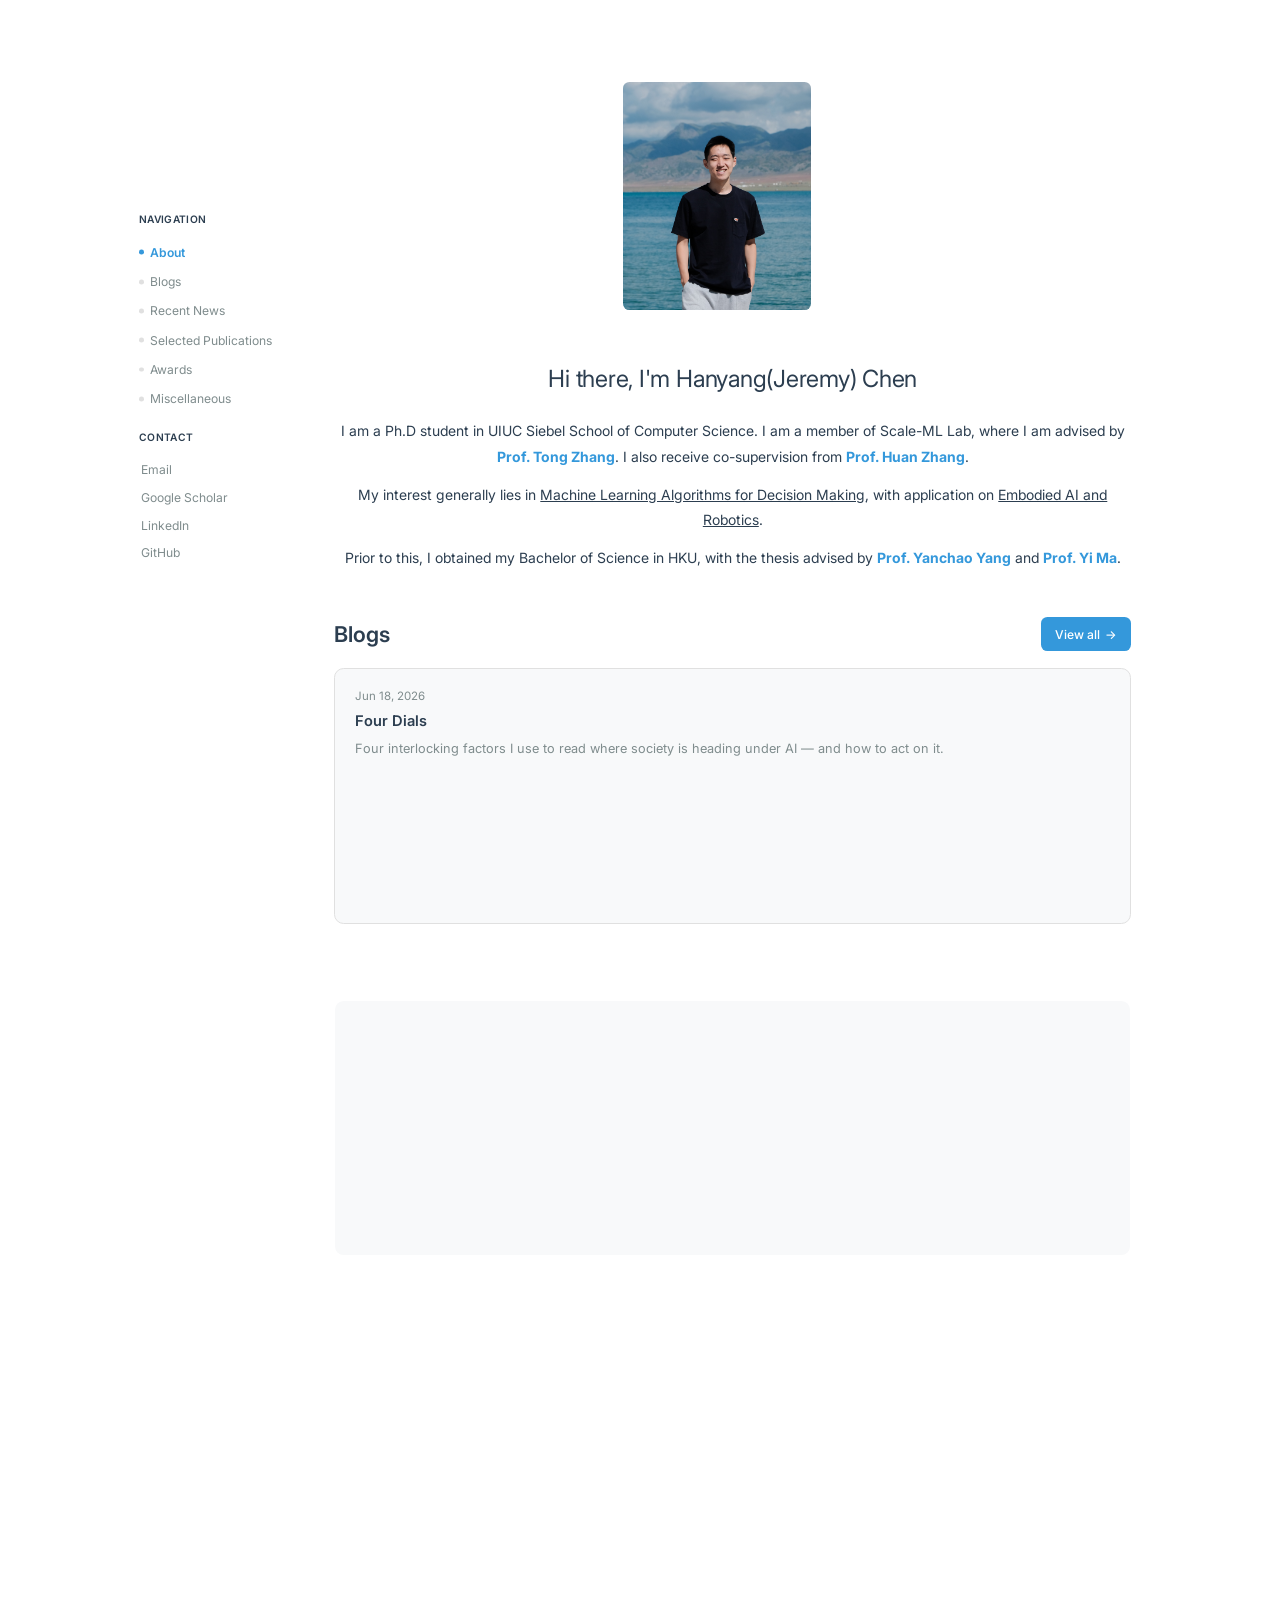
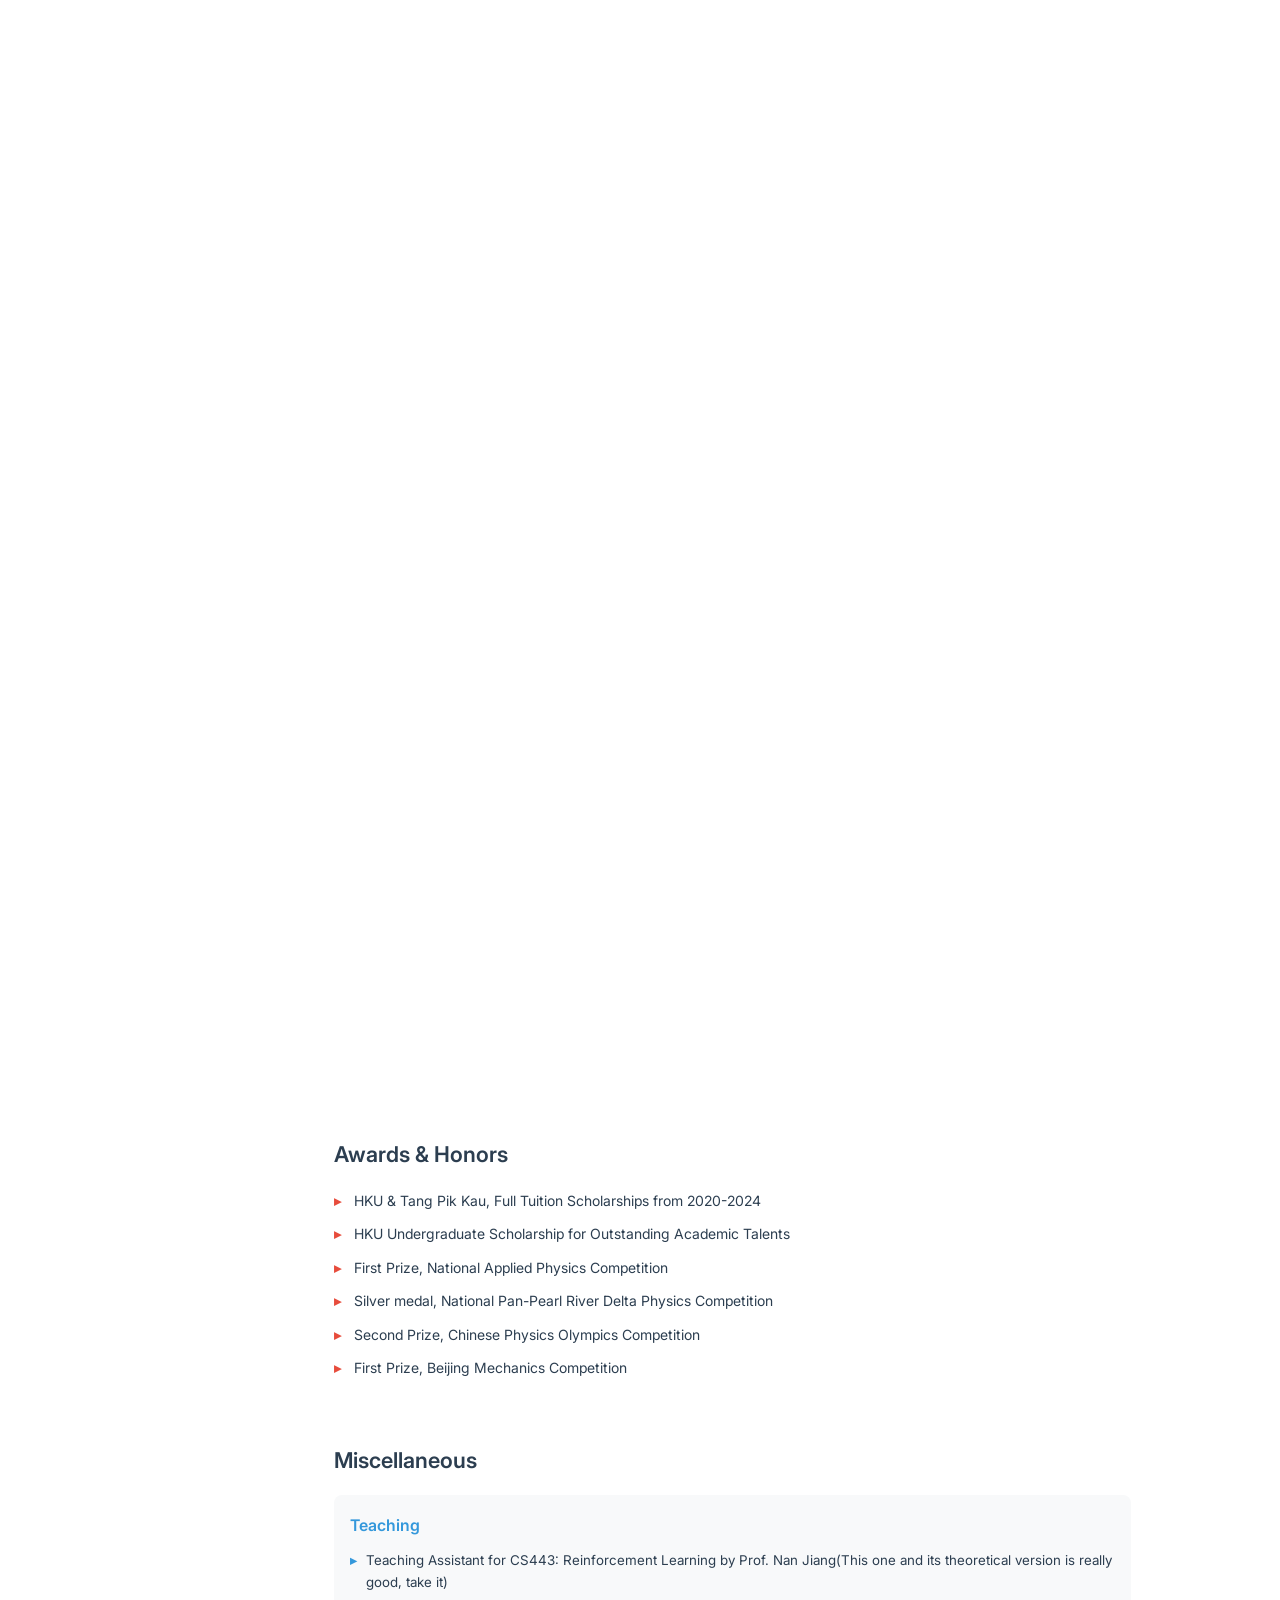
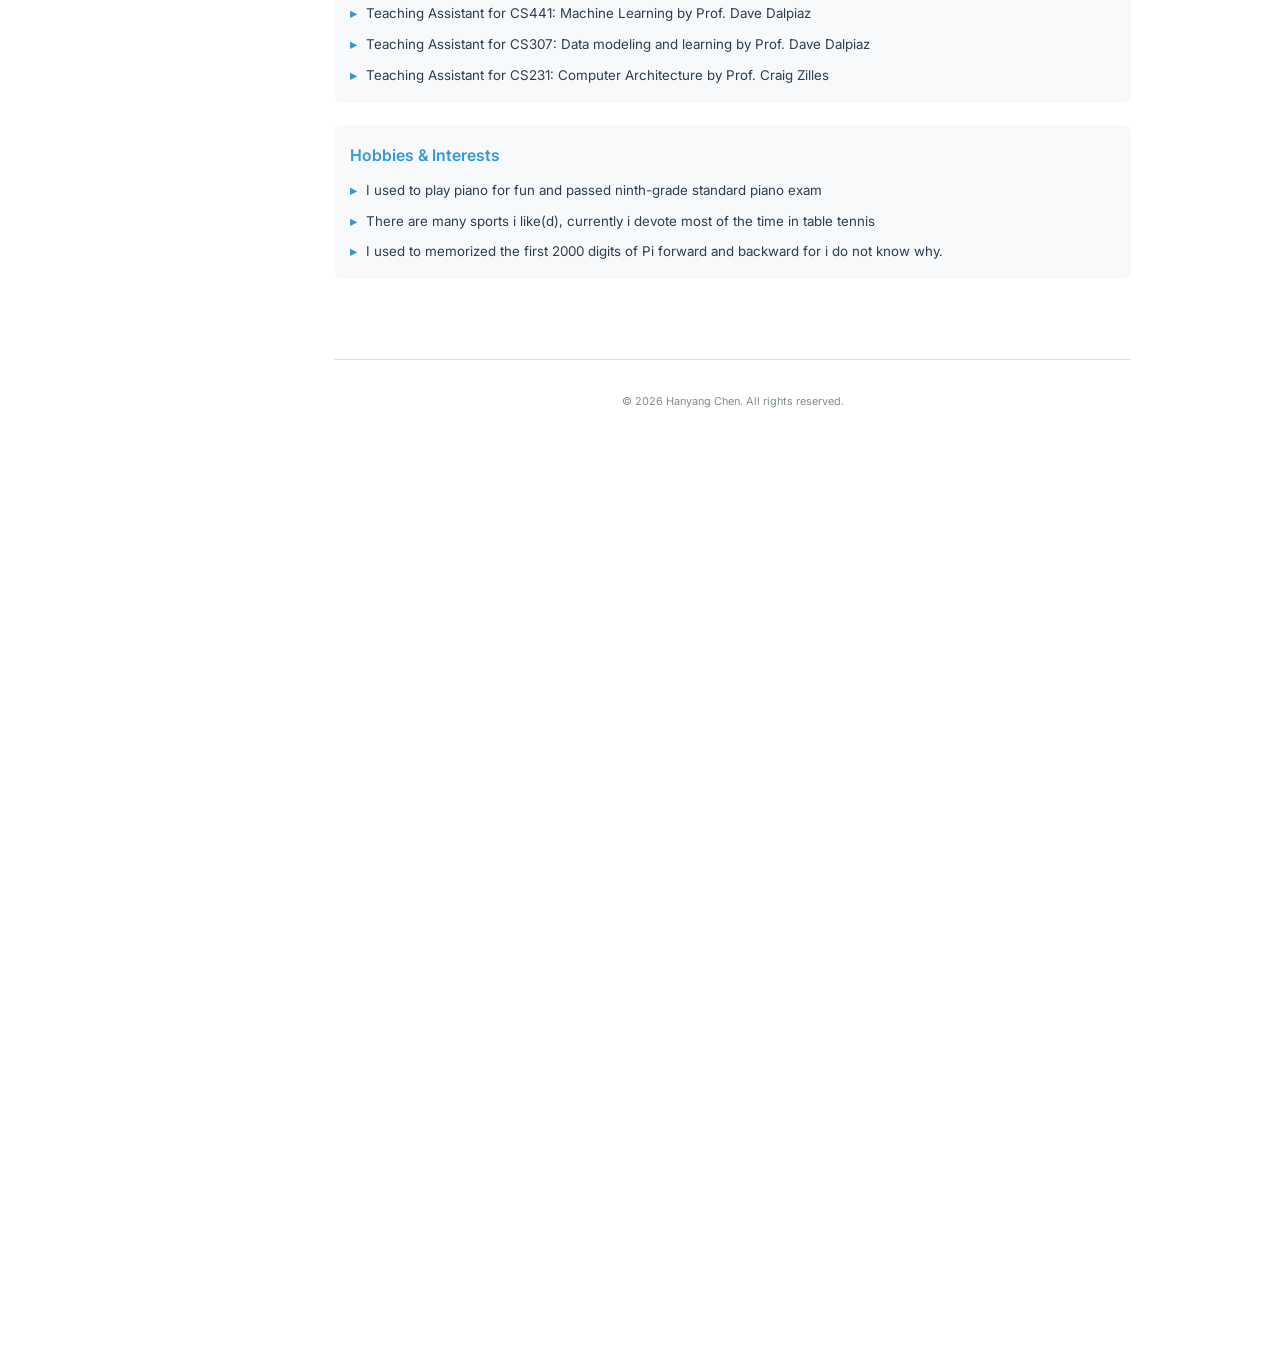
==== commit b62db86c: "Update bio content for Ph.D student status" ====
--- a/index.html
+++ b/index.html
@@ -4,7 +4,7 @@
     <meta charset="UTF-8">
     <meta name="viewport" content="width=device-width, initial-scale=1.0">
     <title>Hanyang Chen - Academic Homepage</title>
-    <link rel="stylesheet" href="styles.css">
+    <link rel="stylesheet" href="styles.css?v=20260618-1218">
     <link rel="preconnect" href="https://fonts.googleapis.com">
     <link rel="preconnect" href="https://fonts.gstatic.com" crossorigin>
     <link href="https://fonts.googleapis.com/css2?family=Inter:wght@300;400;500;600;700&display=swap" rel="stylesheet">
@@ -43,7 +43,7 @@
                         <div class="intro-text">
                             <div class="name-title" style="font-size:1.85rem; font-weight:400; letter-spacing:-0.01em;">Hi there, I'm Hanyang(Jeremy) Chen</div>
                             <div class="bio-content">
-                                <p>I am a 2nd year M.S and Incoming Ph.D student in UIUC Siebel School of Computer Science. I am a member of Scale-ML Lab, where I am advised by <a href="https://tongzhang-ml.org/" target="_blank"><b>Prof. Tong Zhang</b></a>. I also receive co-supervision from <a href="https://www.huan-zhang.com/" target="_blank"><b>Prof. Huan Zhang</b></a>. </p>
+                                <p>I am a Ph.D student in UIUC Siebel School of Computer Science. I am a member of Scale-ML Lab, where I am advised by <a href="https://tongzhang-ml.org/" target="_blank"><b>Prof. Tong Zhang</b></a>. I also receive co-supervision from <a href="https://www.huan-zhang.com/" target="_blank"><b>Prof. Huan Zhang</b></a>. </p>
                                 <p>My interest generally lies in <u>Machine Learning Algorithms for Decision Making</u>, with application on <u>Embodied AI and Robotics</u>.</p>
                                 <p>Prior to this, I obtained my Bachelor of Science in HKU, with the thesis advised by <a href="https://yanchaoyang.github.io/" target="_blank"><b>Prof. Yanchao Yang</b></a> and <a href="https://people.eecs.berkeley.edu/~yima/" target="_blank"><b>Prof. Yi Ma</b></a>.</p>
                             </div>
@@ -59,7 +59,11 @@
                     </div>
                     <div class="thinking-box scroll-box">
                         <div class="thinking-list" id="blogList">
-                            <!-- Entries are rendered from blogs-data.js -->
+                            <a class="thinking-item" href="blogs/four-dials.html">
+                                <p class="thinking-item-date">Jun 18, 2026</p>
+                                <p class="thinking-item-title">Four Dials</p>
+                                <p class="thinking-item-summary">Four interlocking factors I use to read where society is heading under AI &mdash; and how to act on it.</p>
+                            </a>
                         </div>
                     </div>
                 </section>
@@ -72,7 +76,27 @@
                     </div>
                     <div class="news-box scroll-box">
                         <div class="news-list" id="newsList">
-                            <!-- Entries are rendered from news-data.js -->
+                            <div class="news-item">
+                                <img src="material/news/applovin.svg" alt="AppLovin logo" class="news-image logo" loading="lazy">
+                                <div class="news-body">
+                                    <p class="news-date">June 2026</p>
+                                    <p class="news-content">I joined the <b>Robotics team at AppLovin</b> as a <b>Research Scientist Intern</b>, working on <b>dexterous manipulation</b>.</p>
+                                </div>
+                            </div>
+                            <div class="news-item">
+                                <img src="material/news/era.jpg" alt="News illustration" class="news-image" loading="lazy">
+                                <div class="news-body">
+                                    <p class="news-date">Oct 14, 2025</p>
+                                    <p class="news-content"><b>ERA(Embodied Reasoning Agent)</b> is finished and released! Check out if you are interested in transforming a small VLM into Embodied Agent with <b>Pretraining</b> and <b>Online Reinforcement Learning</b>.</p>
+                                </div>
+                            </div>
+                            <div class="news-item">
+                                <img src="material/news/ICML-25-Oral.jpg" alt="News illustration" class="news-image" loading="lazy">
+                                <div class="news-body">
+                                    <p class="news-date">July 12, 2025</p>
+                                    <p class="news-content">I am very fortunate to give an <b>Oral Talk at ICML 2025</b> for our work <b>EmbodiedBench</b>.</p>
+                                </div>
+                            </div>
                         </div>
                     </div>
                 </section>
@@ -207,9 +231,9 @@
         </main>
     </div>
 
-    <script src="blogs-data.js"></script>
-    <script src="news-data.js"></script>
-    <script src="script.js"></script>
+    <script src="blogs-data.js?v=20260618-1218"></script>
+    <script src="news-data.js?v=20260618-1218"></script>
+    <script src="script.js?v=20260618-1218"></script>
 </body>
 </html>
 
